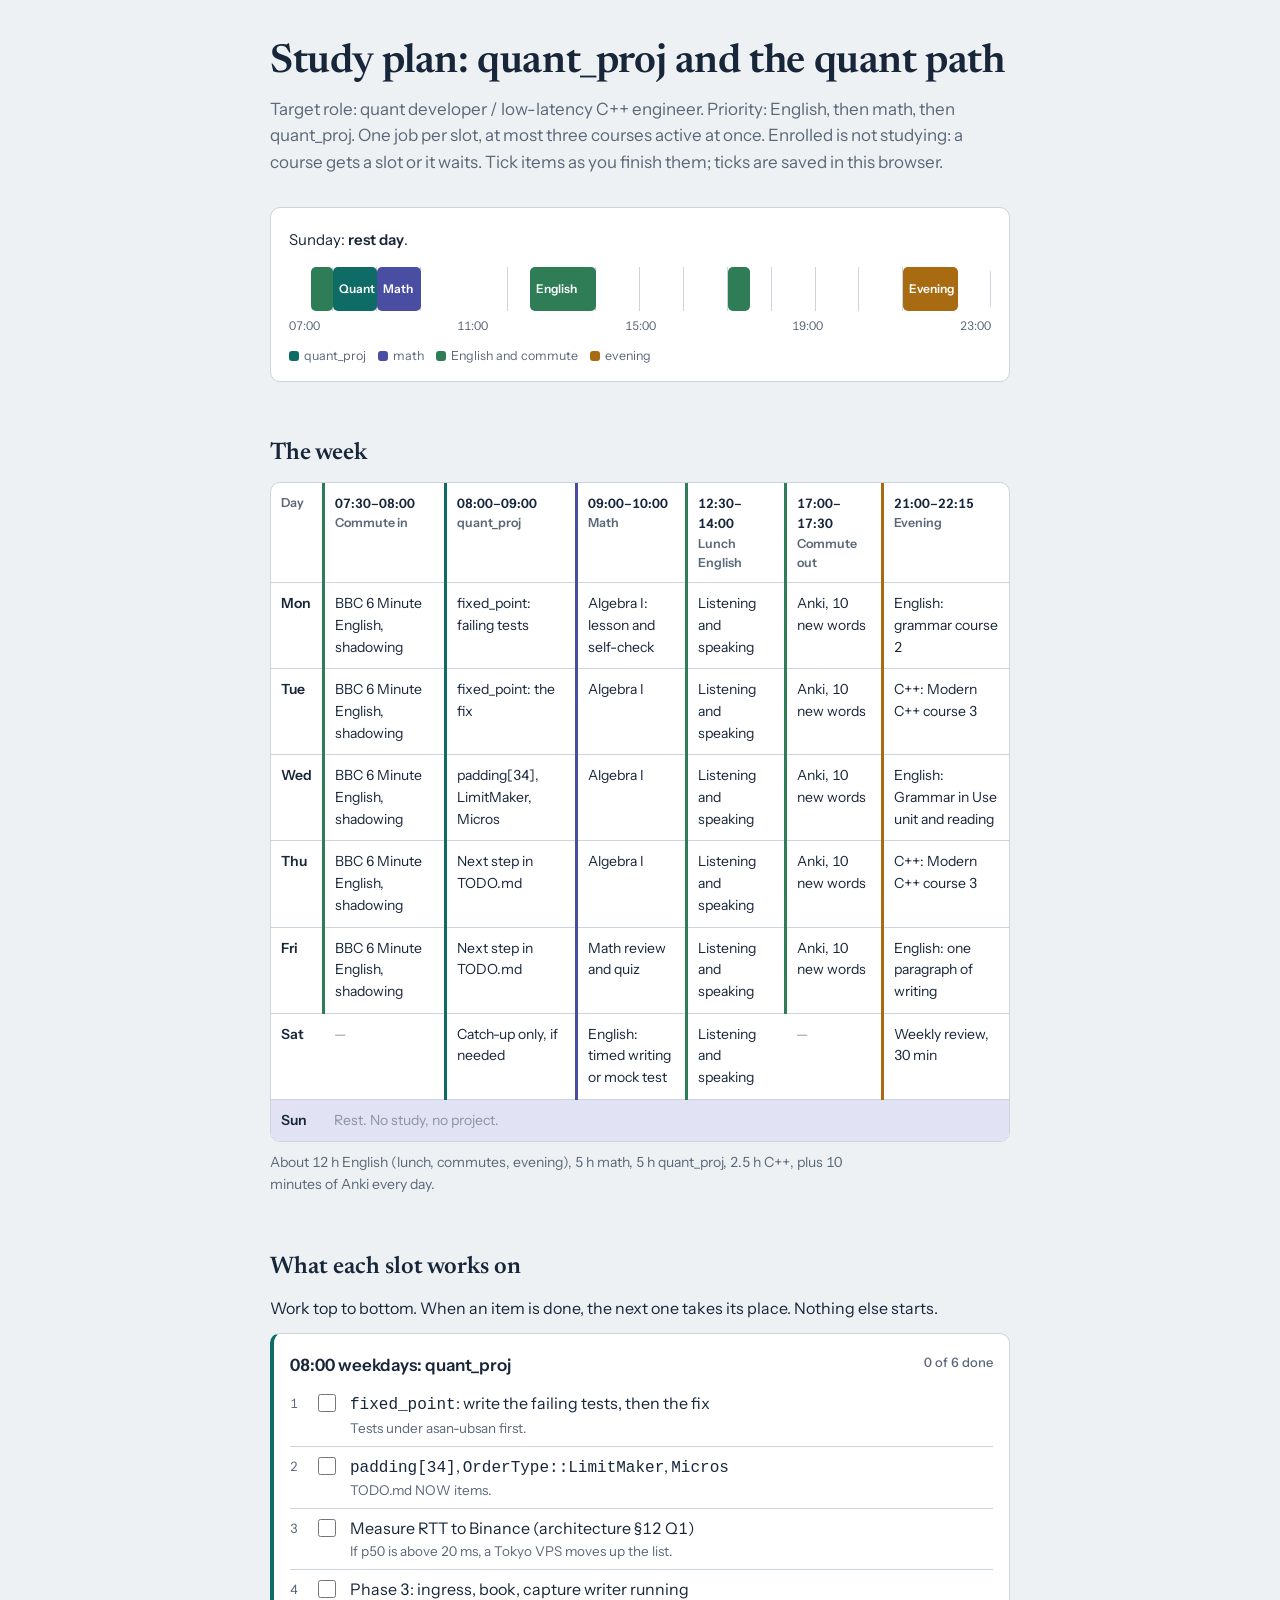
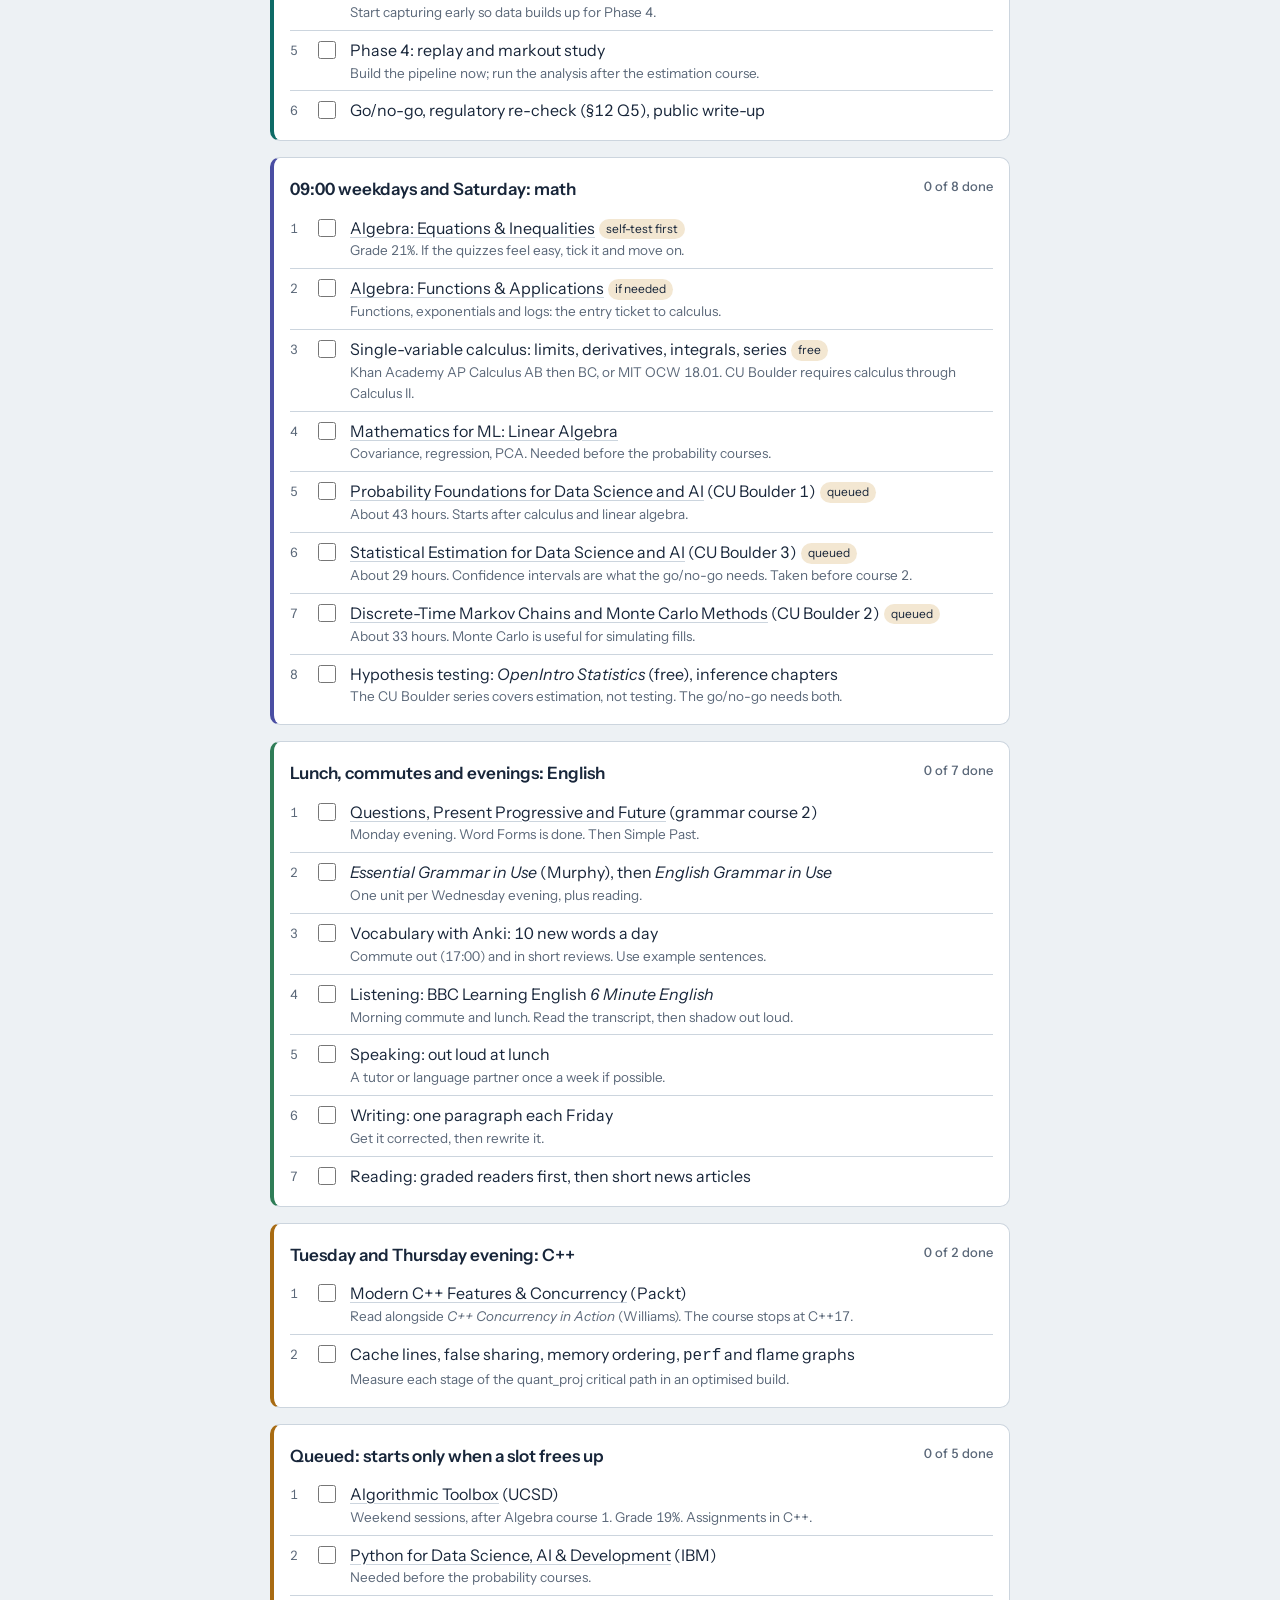
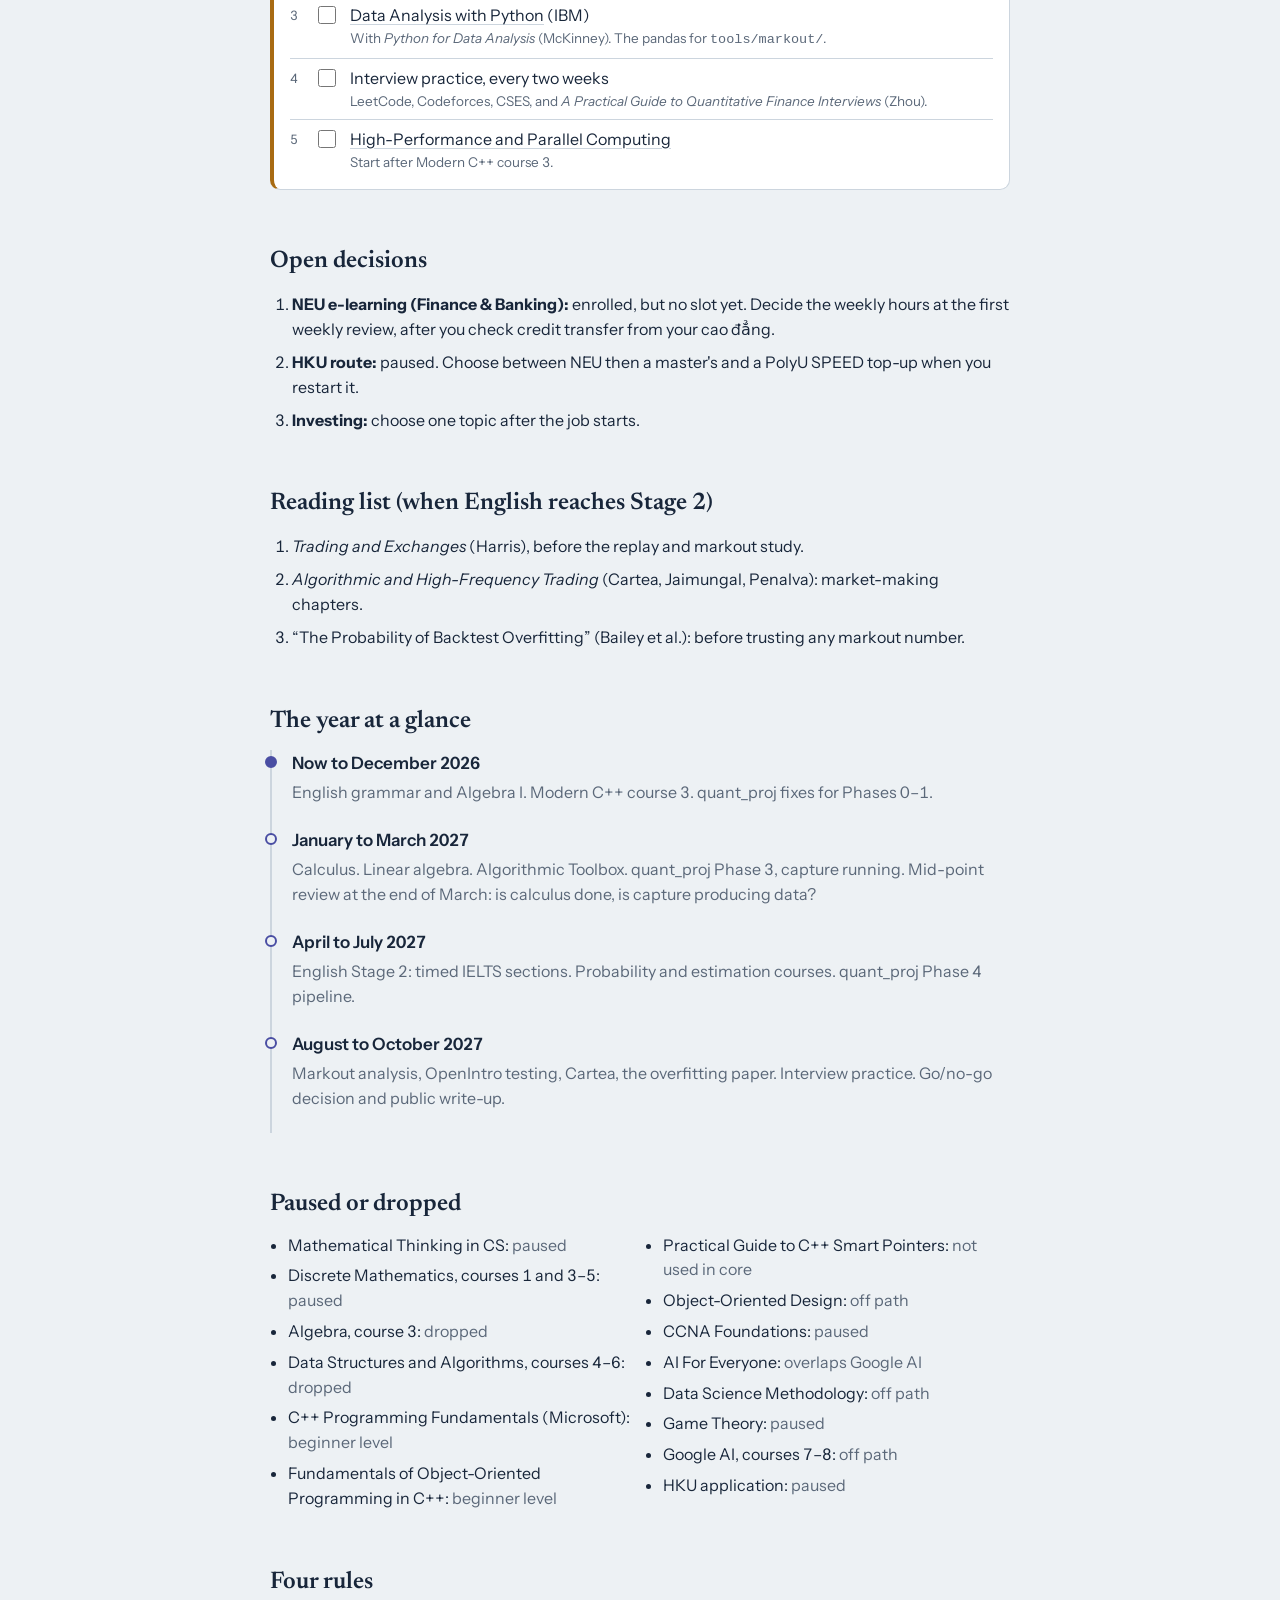
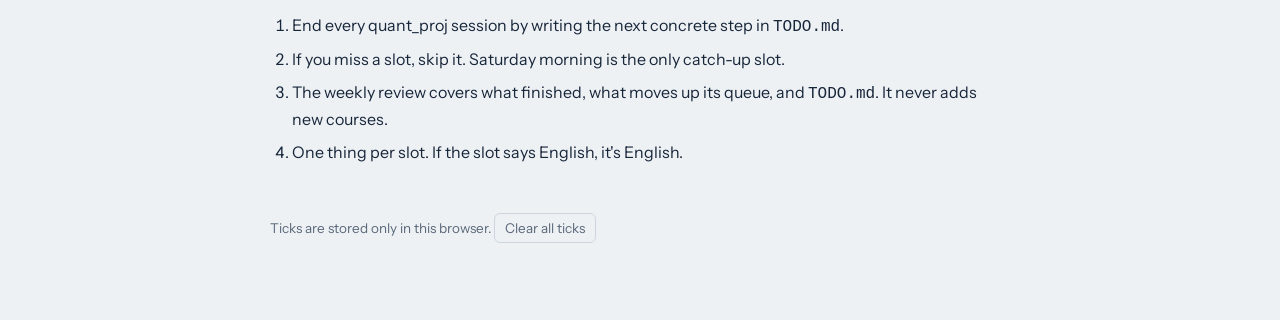
==== content/posts/plan_learning.html @ 389c9bae "updae" ====
<!DOCTYPE html>
<html lang="en">
<head>
<meta charset="utf-8">
<meta name="viewport" content="width=device-width, initial-scale=1, viewport-fit=cover">
<title>Study plan: quant_proj and the quant path</title>
<link rel="preconnect" href="https://fonts.googleapis.com">
<link rel="preconnect" href="https://fonts.gstatic.com" crossorigin>
<link href="https://fonts.googleapis.com/css2?family=Instrument+Sans:wght@400;500;600;700&family=Newsreader:opsz,wght@6..72,400;6..72,600&display=swap" rel="stylesheet">
<style>
:root{
  --bg:#EDF1F4; --surface:#FFFFFF; --ink:#18263A; --muted:#5B6879; --rule:#CCD5DE;
  --deep:#0E6B66; --math:#4A4EA3; --eng:#2F7D57; --eve:#A86B12; --rest:#8A94A3;
  --deep-soft:#D7ECEA; --math-soft:#E1E2F4; --eng-soft:#D9EEE2; --eve-soft:#F3E7D2;
  box-sizing:border-box;
  padding-top:env(safe-area-inset-top,0px);
  padding-bottom:env(safe-area-inset-bottom,0px);
}
@media (prefers-color-scheme:dark){
  :root:not([data-theme="light"]){
    --bg:#131A23; --surface:#1B2430; --ink:#E4EAF1; --muted:#9AA6B5; --rule:#2E3A48;
    --deep:#4FC2B9; --math:#9A9EF0; --eng:#6CC89A; --eve:#E2A64C; --rest:#6F7A89;
    --deep-soft:#173A39; --math-soft:#262850; --eng-soft:#173826; --eve-soft:#3A2E1A;
  }
}
:root[data-theme="dark"]{
  --bg:#131A23; --surface:#1B2430; --ink:#E4EAF1; --muted:#9AA6B5; --rule:#2E3A48;
  --deep:#4FC2B9; --math:#9A9EF0; --eng:#6CC89A; --eve:#E2A64C; --rest:#6F7A89;
  --deep-soft:#173A39; --math-soft:#262850; --eng-soft:#173826; --eve-soft:#3A2E1A;
}
*,*::before,*::after{box-sizing:border-box}
html{scroll-padding-top:env(safe-area-inset-top,0px)}
body{margin:0;background:var(--bg);color:var(--ink);
  font:400 16px/1.55 "Instrument Sans",system-ui,-apple-system,"Segoe UI",sans-serif;
  font-variant-numeric:tabular-nums}
main{max-width:780px;margin:0 auto;padding:40px 20px 72px}
h1{font:600 clamp(28px,5vw,40px)/1.15 "Newsreader",Georgia,serif;margin:0 0 10px;letter-spacing:-.01em}
h2{font:600 24px/1.25 "Newsreader",Georgia,serif;margin:56px 0 14px}
h3{font-size:17px;margin:28px 0 8px;font-weight:600}
p{margin:0 0 12px;max-width:68ch}
.lede{color:var(--muted);font-size:17px}
a{color:inherit;text-decoration-color:var(--rule);text-underline-offset:3px}
a:hover{text-decoration-color:currentColor}
:focus-visible{outline:2px solid var(--math);outline-offset:2px;border-radius:3px}

/* Day band */
.band{margin:32px 0 8px;background:var(--surface);border:1px solid var(--rule);border-radius:10px;padding:20px 18px 16px}
.now{font-size:15px;margin:0 0 16px;min-height:1.5em}
.now strong{font-weight:600}
.track{position:relative;height:44px;border-radius:6px;background:repeating-linear-gradient(90deg,transparent 0 calc(100%/16 - 1px),var(--rule) calc(100%/16 - 1px) calc(100%/16))}
.seg{position:absolute;top:0;bottom:0;border-radius:5px;display:flex;align-items:center;padding:0 6px;font-size:12px;font-weight:600;color:#fff;overflow:hidden;white-space:nowrap}
.seg.deep{background:var(--deep)} .seg.math{background:var(--math)} .seg.eng{background:var(--eng)} .seg.eve{background:var(--eve)}
.marker{position:absolute;top:-6px;bottom:-6px;width:2px;background:var(--ink);display:none}
.hours{display:flex;justify-content:space-between;font-size:12px;color:var(--muted);margin-top:6px}
.legend{display:flex;flex-wrap:wrap;gap:12px;font-size:12.5px;color:var(--muted);margin-top:10px}
.legend i{display:inline-block;width:10px;height:10px;border-radius:3px;margin-right:5px;vertical-align:-1px}

/* Week */
.scroll{overflow-x:auto;border:1px solid var(--rule);border-radius:10px;background:var(--surface)}
table{border-collapse:collapse;width:100%;min-width:700px;font-size:14px}
th,td{padding:10px 10px;text-align:left;border-bottom:1px solid var(--rule);vertical-align:top}
tr:last-child td{border-bottom:0}
thead th{font-weight:600;font-size:12.5px;color:var(--muted)}
thead th span{display:block;color:var(--ink);font-size:13px}
td.day{font-weight:600;width:52px}
.c-deep{border-left:3px solid var(--deep)} .c-math{border-left:3px solid var(--math)} .c-eng{border-left:3px solid var(--eng)} .c-eve{border-left:3px solid var(--eve)}
tr.today td{background:var(--math-soft)}
.restcell{color:var(--rest)}
.totals{color:var(--muted);font-size:14px;margin-top:10px}

/* Queues */
.queue{background:var(--surface);border:1px solid var(--rule);border-radius:10px;padding:6px 16px 10px;margin-bottom:16px}
.queue h3{margin:12px 0 2px;display:flex;justify-content:space-between;gap:12px;flex-wrap:wrap}
.queue h3 small{font-weight:500;color:var(--muted);font-size:13px}
.queue.deep{border-left:4px solid var(--deep)} .queue.math{border-left:4px solid var(--math)} .queue.eng{border-left:4px solid var(--eng)} .queue.eve{border-left:4px solid var(--eve)}
ol.items{list-style:none;counter-reset:q;padding:0;margin:6px 0 0}
ol.items li{counter-increment:q;display:grid;grid-template-columns:22px 26px 1fr;gap:6px;align-items:start;padding:7px 0;border-top:1px solid var(--rule)}
ol.items li:first-child{border-top:0}
ol.items li::before{content:counter(q);color:var(--muted);font-size:13px;padding-top:2px}
ol.items input{width:18px;height:18px;margin:3px 0 0;accent-color:var(--deep)}
ol.items li.done .t{text-decoration:line-through;color:var(--muted)}
.meta{display:block;color:var(--muted);font-size:13.5px}
.tag{display:inline-block;font-size:12px;padding:1px 7px;border-radius:999px;background:var(--eve-soft);margin-left:4px;vertical-align:1px}
.prog{font-size:13px;color:var(--muted)}

/* Timeline */
ol.time{list-style:none;padding:0;margin:0;border-left:2px solid var(--rule)}
ol.time li{position:relative;padding:0 0 22px 20px}
ol.time li::before{content:"";position:absolute;left:-7px;top:6px;width:12px;height:12px;border-radius:50%;background:var(--bg);border:2px solid var(--math)}
ol.time li.current::before{background:var(--math)}
ol.time h3{margin:0 0 4px}
ol.time p{color:var(--muted);margin:0}

.paused{columns:2 260px;column-gap:28px;padding-left:18px;margin:0}
.paused li{margin-bottom:6px;break-inside:avoid}
.paused .why{color:var(--muted)}
ol.rules{padding-left:22px} ol.rules li{margin-bottom:8px;max-width:68ch}
.foot{margin-top:48px;color:var(--muted);font-size:13.5px}
button.reset{font:inherit;font-size:13.5px;background:none;border:1px solid var(--rule);color:var(--muted);border-radius:6px;padding:4px 10px;cursor:pointer}
@media (prefers-reduced-motion:no-preference){ol.items li .t{transition:color .2s}}
</style>
</head>
<body>
<main>
<h1>Study plan: quant_proj and the quant path</h1>
<p class="lede">Target role: quant developer / low-latency C++ engineer. Priority: English, then math, then quant_proj. One job per slot, at most three courses active at once. Enrolled is not studying: a course gets a slot or it waits. Tick items as you finish them; ticks are saved in this browser.</p>

<section class="band" aria-label="Today's study slots">
  <p class="now" id="now">Loading today's plan…</p>
  <div class="track" id="track">
    <div class="seg eng" style="left:3.125%;width:3.125%"></div>
    <div class="seg deep" style="left:6.25%;width:6.25%">Quant</div>
    <div class="seg math" style="left:12.5%;width:6.25%">Math</div>
    <div class="seg eng" style="left:34.375%;width:9.375%">English</div>
    <div class="seg eng" style="left:62.5%;width:3.125%"></div>
    <div class="seg eve" style="left:87.5%;width:7.8125%">Evening</div>
    <div class="marker" id="marker"></div>
  </div>
  <div class="hours" aria-hidden="true"><span>07:00</span><span>11:00</span><span>15:00</span><span>19:00</span><span>23:00</span></div>
  <div class="legend" aria-hidden="true">
    <span><i style="background:var(--deep)"></i>quant_proj</span>
    <span><i style="background:var(--math)"></i>math</span>
    <span><i style="background:var(--eng)"></i>English and commute</span>
    <span><i style="background:var(--eve)"></i>evening</span>
  </div>
</section>

<h2>The week</h2>
<div class="scroll">
<table>
  <thead><tr>
    <th>Day</th>
    <th class="c-eng"><span>07:30–08:00</span>Commute in</th>
    <th class="c-deep"><span>08:00–09:00</span>quant_proj</th>
    <th class="c-math"><span>09:00–10:00</span>Math</th>
    <th class="c-eng"><span>12:30–14:00</span>Lunch English</th>
    <th class="c-eng"><span>17:00–17:30</span>Commute out</th>
    <th class="c-eve"><span>21:00–22:15</span>Evening</th>
  </tr></thead>
  <tbody id="week">
    <tr data-d="1"><td class="day">Mon</td><td class="c-eng">BBC 6 Minute English, shadowing</td><td class="c-deep">fixed_point: failing tests</td><td class="c-math">Algebra I: lesson and self-check</td><td class="c-eng">Listening and speaking</td><td class="c-eng">Anki, 10 new words</td><td class="c-eve">English: grammar course 2</td></tr>
    <tr data-d="2"><td class="day">Tue</td><td class="c-eng">BBC 6 Minute English, shadowing</td><td class="c-deep">fixed_point: the fix</td><td class="c-math">Algebra I</td><td class="c-eng">Listening and speaking</td><td class="c-eng">Anki, 10 new words</td><td class="c-eve">C++: Modern C++ course 3</td></tr>
    <tr data-d="3"><td class="day">Wed</td><td class="c-eng">BBC 6 Minute English, shadowing</td><td class="c-deep">padding[34], LimitMaker, Micros</td><td class="c-math">Algebra I</td><td class="c-eng">Listening and speaking</td><td class="c-eng">Anki, 10 new words</td><td class="c-eve">English: Grammar in Use unit and reading</td></tr>
    <tr data-d="4"><td class="day">Thu</td><td class="c-eng">BBC 6 Minute English, shadowing</td><td class="c-deep">Next step in TODO.md</td><td class="c-math">Algebra I</td><td class="c-eng">Listening and speaking</td><td class="c-eng">Anki, 10 new words</td><td class="c-eve">C++: Modern C++ course 3</td></tr>
    <tr data-d="5"><td class="day">Fri</td><td class="c-eng">BBC 6 Minute English, shadowing</td><td class="c-deep">Next step in TODO.md</td><td class="c-math">Math review and quiz</td><td class="c-eng">Listening and speaking</td><td class="c-eng">Anki, 10 new words</td><td class="c-eve">English: one paragraph of writing</td></tr>
    <tr data-d="6"><td class="day">Sat</td><td class="restcell">—</td><td class="c-deep">Catch-up only, if needed</td><td class="c-math">English: timed writing or mock test</td><td class="c-eng">Listening and speaking</td><td class="restcell">—</td><td class="c-eve">Weekly review, 30 min</td></tr>
    <tr data-d="0"><td class="day">Sun</td><td class="restcell" colspan="6">Rest. No study, no project.</td></tr>
  </tbody>
</table>
</div>
<p class="totals">About 12 h English (lunch, commutes, evening), 5 h math, 5 h quant_proj, 2.5 h C++, plus 10 minutes of Anki every day.</p>

<h2>What each slot works on</h2>
<p>Work top to bottom. When an item is done, the next one takes its place. Nothing else starts.</p>

<div class="queue deep">
  <h3>08:00 weekdays: quant_proj <small class="prog" data-prog="deep"></small></h3>
  <ol class="items" data-q="deep">
    <li><input type="checkbox" aria-label="Done"><span class="t"><code>fixed_point</code>: write the failing tests, then the fix<span class="meta">Tests under asan-ubsan first.</span></span></li>
    <li><input type="checkbox" aria-label="Done"><span class="t"><code>padding[34]</code>, <code>OrderType::LimitMaker</code>, <code>Micros</code><span class="meta">TODO.md NOW items.</span></span></li>
    <li><input type="checkbox" aria-label="Done"><span class="t">Measure RTT to Binance (architecture §12 Q1)<span class="meta">If p50 is above 20 ms, a Tokyo VPS moves up the list.</span></span></li>
    <li><input type="checkbox" aria-label="Done"><span class="t">Phase 3: ingress, book, capture writer running<span class="meta">Start capturing early so data builds up for Phase 4.</span></span></li>
    <li><input type="checkbox" aria-label="Done"><span class="t">Phase 4: replay and markout study<span class="meta">Build the pipeline now; run the analysis after the estimation course.</span></span></li>
    <li><input type="checkbox" aria-label="Done"><span class="t">Go/no-go, regulatory re-check (§12 Q5), public write-up</span></li>
  </ol>
</div>

<div class="queue math">
  <h3>09:00 weekdays and Saturday: math <small class="prog" data-prog="math"></small></h3>
  <ol class="items" data-q="math">
    <li><input type="checkbox" aria-label="Done"><span class="t"><a href="https://www.coursera.org/learn/algebra-i/home/welcome">Algebra: Equations &amp; Inequalities</a><span class="tag">self-test first</span><span class="meta">Grade 21%. If the quizzes feel easy, tick it and move on.</span></span></li>
    <li><input type="checkbox" aria-label="Done"><span class="t"><a href="https://www.coursera.org/learn/algebra-ii/home/welcome">Algebra: Functions &amp; Applications</a><span class="tag">if needed</span><span class="meta">Functions, exponentials and logs: the entry ticket to calculus.</span></span></li>
    <li><input type="checkbox" aria-label="Done"><span class="t">Single-variable calculus: limits, derivatives, integrals, series<span class="tag">free</span><span class="meta">Khan Academy AP Calculus AB then BC, or MIT OCW 18.01. CU Boulder requires calculus through Calculus II.</span></span></li>
    <li><input type="checkbox" aria-label="Done"><span class="t"><a href="https://www.coursera.org/learn/linear-algebra-machine-learning/home/welcome">Mathematics for ML: Linear Algebra</a><span class="meta">Covariance, regression, PCA. Needed before the probability courses.</span></span></li>
    <li><input type="checkbox" aria-label="Done"><span class="t"><a href="https://www.coursera.org/learn/probability-theory-foundation-for-data-science?specialization=foundations-probability-statistics">Probability Foundations for Data Science and AI</a> (CU Boulder 1)<span class="tag">queued</span><span class="meta">About 43 hours. Starts after calculus and linear algebra.</span></span></li>
    <li><input type="checkbox" aria-label="Done"><span class="t"><a href="https://www.coursera.org/learn/statistical-inference-for-estimation-in-data-science?specialization=foundations-probability-statistics">Statistical Estimation for Data Science and AI</a> (CU Boulder 3)<span class="tag">queued</span><span class="meta">About 29 hours. Confidence intervals are what the go/no-go needs. Taken before course 2.</span></span></li>
    <li><input type="checkbox" aria-label="Done"><span class="t"><a href="https://www.coursera.org/learn/discrete-time-markov-chains-monte-carlo-methods?specialization=foundations-probability-statistics">Discrete-Time Markov Chains and Monte Carlo Methods</a> (CU Boulder 2)<span class="tag">queued</span><span class="meta">About 33 hours. Monte Carlo is useful for simulating fills.</span></span></li>
    <li><input type="checkbox" aria-label="Done"><span class="t">Hypothesis testing: <em>OpenIntro Statistics</em> (free), inference chapters<span class="meta">The CU Boulder series covers estimation, not testing. The go/no-go needs both.</span></span></li>
  </ol>
</div>

<div class="queue eng">
  <h3>Lunch, commutes and evenings: English <small class="prog" data-prog="eng"></small></h3>
  <ol class="items" data-q="eng">
    <li><input type="checkbox" aria-label="Done"><span class="t"><a href="https://www.coursera.org/learn/questions-present-progressive-future-tenses/home/welcome">Questions, Present Progressive and Future</a> (grammar course 2)<span class="meta">Monday evening. Word Forms is done. Then Simple Past.</span></span></li>
    <li><input type="checkbox" aria-label="Done"><span class="t"><em>Essential Grammar in Use</em> (Murphy), then <em>English Grammar in Use</em><span class="meta">One unit per Wednesday evening, plus reading.</span></span></li>
    <li><input type="checkbox" aria-label="Done"><span class="t">Vocabulary with Anki: 10 new words a day<span class="meta">Commute out (17:00) and in short reviews. Use example sentences.</span></span></li>
    <li><input type="checkbox" aria-label="Done"><span class="t">Listening: BBC Learning English <em>6 Minute English</em><span class="meta">Morning commute and lunch. Read the transcript, then shadow out loud.</span></span></li>
    <li><input type="checkbox" aria-label="Done"><span class="t">Speaking: out loud at lunch<span class="meta">A tutor or language partner once a week if possible.</span></span></li>
    <li><input type="checkbox" aria-label="Done"><span class="t">Writing: one paragraph each Friday<span class="meta">Get it corrected, then rewrite it.</span></span></li>
    <li><input type="checkbox" aria-label="Done"><span class="t">Reading: graded readers first, then short news articles</span></li>
  </ol>
</div>

<div class="queue eve">
  <h3>Tuesday and Thursday evening: C++ <small class="prog" data-prog="cpp"></small></h3>
  <ol class="items" data-q="cpp">
    <li><input type="checkbox" aria-label="Done"><span class="t"><a href="https://www.coursera.org/learn/packt-modern-cplusplus-features-concurrency-djj1a/home/welcome">Modern C++ Features &amp; Concurrency</a> (Packt)<span class="meta">Read alongside <em>C++ Concurrency in Action</em> (Williams). The course stops at C++17.</span></span></li>
    <li><input type="checkbox" aria-label="Done"><span class="t">Cache lines, false sharing, memory ordering, <code>perf</code> and flame graphs<span class="meta">Measure each stage of the quant_proj critical path in an optimised build.</span></span></li>
  </ol>
</div>

<div class="queue eve">
  <h3>Queued: starts only when a slot frees up <small class="prog" data-prog="queue"></small></h3>
  <ol class="items" data-q="queue">
    <li><input type="checkbox" aria-label="Done"><span class="t"><a href="https://www.coursera.org/learn/algorithmic-toolbox/home/welcome">Algorithmic Toolbox</a> (UCSD)<span class="meta">Weekend sessions, after Algebra course 1. Grade 19%. Assignments in C++.</span></span></li>
    <li><input type="checkbox" aria-label="Done"><span class="t"><a href="https://www.coursera.org/learn/python-for-applied-data-science-ai/home/welcome">Python for Data Science, AI &amp; Development</a> (IBM)<span class="meta">Needed before the probability courses.</span></span></li>
    <li><input type="checkbox" aria-label="Done"><span class="t"><a href="https://www.coursera.org/learn/data-analysis-with-python/home/welcome">Data Analysis with Python</a> (IBM)<span class="meta">With <em>Python for Data Analysis</em> (McKinney). The pandas for <code>tools/markout/</code>.</span></span></li>
    <li><input type="checkbox" aria-label="Done"><span class="t">Interview practice, every two weeks<span class="meta">LeetCode, Codeforces, CSES, and <em>A Practical Guide to Quantitative Finance Interviews</em> (Zhou).</span></span></li>
    <li><input type="checkbox" aria-label="Done"><span class="t"><a href="https://www.coursera.org/specializations/high-performance-parallel-computing">High-Performance and Parallel Computing</a><span class="meta">Start after Modern C++ course 3.</span></span></li>
  </ol>
</div>

<h2>Open decisions</h2>
<ol class="rules">
  <li><strong>NEU e-learning (Finance &amp; Banking):</strong> enrolled, but no slot yet. Decide the weekly hours at the first weekly review, after you check credit transfer from your cao đẳng.</li>
  <li><strong>HKU route:</strong> paused. Choose between NEU then a master's and a PolyU SPEED top-up when you restart it.</li>
  <li><strong>Investing:</strong> choose one topic after the job starts.</li>
</ol>

<h2>Reading list (when English reaches Stage 2)</h2>
<ol class="rules">
  <li><em>Trading and Exchanges</em> (Harris), before the replay and markout study.</li>
  <li><em>Algorithmic and High-Frequency Trading</em> (Cartea, Jaimungal, Penalva): market-making chapters.</li>
  <li>“The Probability of Backtest Overfitting” (Bailey et al.): before trusting any markout number.</li>
</ol>

<h2>The year at a glance</h2>
<ol class="time">
  <li class="current"><h3>Now to December 2026</h3><p>English grammar and Algebra I. Modern C++ course 3. quant_proj fixes for Phases 0–1.</p></li>
  <li><h3>January to March 2027</h3><p>Calculus. Linear algebra. Algorithmic Toolbox. quant_proj Phase 3, capture running. Mid-point review at the end of March: is calculus done, is capture producing data?</p></li>
  <li><h3>April to July 2027</h3><p>English Stage 2: timed IELTS sections. Probability and estimation courses. quant_proj Phase 4 pipeline.</p></li>
  <li><h3>August to October 2027</h3><p>Markout analysis, OpenIntro testing, Cartea, the overfitting paper. Interview practice. Go/no-go decision and public write-up.</p></li>
</ol>

<h2>Paused or dropped</h2>
<ul class="paused">
  <li>Mathematical Thinking in CS: <span class="why">paused</span></li>
  <li>Discrete Mathematics, courses 1 and 3–5: <span class="why">paused</span></li>
  <li>Algebra, course 3: <span class="why">dropped</span></li>
  <li>Data Structures and Algorithms, courses 4–6: <span class="why">dropped</span></li>
  <li>C++ Programming Fundamentals (Microsoft): <span class="why">beginner level</span></li>
  <li>Fundamentals of Object-Oriented Programming in C++: <span class="why">beginner level</span></li>
  <li>Practical Guide to C++ Smart Pointers: <span class="why">not used in core</span></li>
  <li>Object-Oriented Design: <span class="why">off path</span></li>
  <li>CCNA Foundations: <span class="why">paused</span></li>
  <li>AI For Everyone: <span class="why">overlaps Google AI</span></li>
  <li>Data Science Methodology: <span class="why">off path</span></li>
  <li>Game Theory: <span class="why">paused</span></li>
  <li>Google AI, courses 7–8: <span class="why">off path</span></li>
  <li>HKU application: <span class="why">paused</span></li>
</ul>

<h2>Four rules</h2>
<ol class="rules">
  <li>End every quant_proj session by writing the next concrete step in <code>TODO.md</code>.</li>
  <li>If you miss a slot, skip it. Saturday morning is the only catch-up slot.</li>
  <li>The weekly review covers what finished, what moves up its queue, and <code>TODO.md</code>. It never adds new courses.</li>
  <li>One thing per slot. If the slot says English, it's English.</li>
</ol>

<p class="foot">Ticks are stored only in this browser. <button class="reset" id="reset" type="button">Clear all ticks</button></p>
</main>

<script>
(function(){
  var KEY="quant-plan-v3";
  var state={}, progs=[];
  try{state=JSON.parse(localStorage.getItem(KEY)||"{}")||{};}catch(e){state={};}
  function save(){try{localStorage.setItem(KEY,JSON.stringify(state));}catch(e){}}

  document.querySelectorAll("ol.items").forEach(function(ol){
    var q=ol.getAttribute("data-q");
    var items=ol.querySelectorAll("li");
    function prog(){
      var n=0; items.forEach(function(li){if(li.classList.contains("done"))n++;});
      var el=document.querySelector('[data-prog="'+q+'"]');
      if(el) el.textContent=n+" of "+items.length+" done";
    }
    items.forEach(function(li,i){
      var id=q+"-"+i, cb=li.querySelector("input");
      if(state[id]){cb.checked=true;li.classList.add("done");}
      cb.addEventListener("change",function(){
        state[id]=cb.checked; li.classList.toggle("done",cb.checked); save(); prog();
      });
    });
    prog(); progs.push(prog);
  });

  document.getElementById("reset").addEventListener("click",function(){
    state={}; try{localStorage.removeItem(KEY);}catch(e){}
    document.querySelectorAll("ol.items li").forEach(function(li){li.classList.remove("done");li.querySelector("input").checked=false;});
    progs.forEach(function(f){f();});
  });

  // Slot order: 0 commute in, 1 quant_proj, 2 math, 3 lunch English, 4 commute out, 5 evening
  var plan={
    1:["BBC 6 Minute English","quant_proj: fixed_point tests","Algebra I","Listening and speaking","Anki, 10 new words","English: grammar course 2"],
    2:["BBC 6 Minute English","quant_proj: fixed_point fix","Algebra I","Listening and speaking","Anki, 10 new words","C++: Modern C++ course 3"],
    3:["BBC 6 Minute English","quant_proj: padding, LimitMaker, Micros","Algebra I","Listening and speaking","Anki, 10 new words","English: Grammar in Use and reading"],
    4:["BBC 6 Minute English","quant_proj: next TODO.md step","Algebra I","Listening and speaking","Anki, 10 new words","C++: Modern C++ course 3"],
    5:["BBC 6 Minute English","quant_proj: next TODO.md step","Math review and quiz","Listening and speaking","Anki, 10 new words","English: one paragraph of writing"],
    6:[null,"quant_proj catch-up, if needed","English: timed writing or mock test","Listening and speaking",null,"Weekly review, 30 min"],
    0:[null,null,null,null,null,null]
  };
  var slots=[
    {s:7*60+30,e:8*60,n:"07:30"},
    {s:8*60,e:9*60,n:"08:00"},
    {s:9*60,e:10*60,n:"09:00"},
    {s:12*60+30,e:14*60,n:"12:30"},
    {s:17*60,e:17*60+30,n:"17:00"},
    {s:21*60,e:22*60+15,n:"21:00"}
  ];
  function hhmm(t){return String(Math.floor(t/60)).padStart(2,"0")+":"+String(t%60).padStart(2,"0");}
  function tick(){
    var d=new Date(), wd=d.getDay(), m=d.getHours()*60+d.getMinutes();
    var row=document.querySelector('#week tr[data-d="'+wd+'"]');
    document.querySelectorAll("#week tr").forEach(function(r){r.classList.remove("today");});
    if(row) row.classList.add("today");
    var now=document.getElementById("now"), p=plan[wd], msg;
    if(wd===0){msg="Sunday: <strong>rest day</strong>.";}
    else{
      var cur=-1,next=-1;
      for(var i=0;i<6;i++){
        if(m>=slots[i].s&&m<slots[i].e&&p[i]) cur=i;
        if(next<0&&m<slots[i].s&&p[i]) next=i;
      }
      if(cur>=0) msg="Now: <strong>"+p[cur]+"</strong>, until "+hhmm(slots[cur].e)+".";
      else if(next>=0) msg="Next: <strong>"+p[next]+"</strong> at "+slots[next].n+".";
      else msg="Done for today. Tomorrow starts at 07:30.";
    }
    now.innerHTML=msg;
    var mk=document.getElementById("marker"), lo=7*60, hi=23*60;
    if(m>=lo&&m<=hi){mk.style.left=((m-lo)/(hi-lo)*100)+"%";mk.style.display="block";}else mk.style.display="none";
  }
  tick(); setInterval(tick,60000);
})();
</script>
</body>
</html>
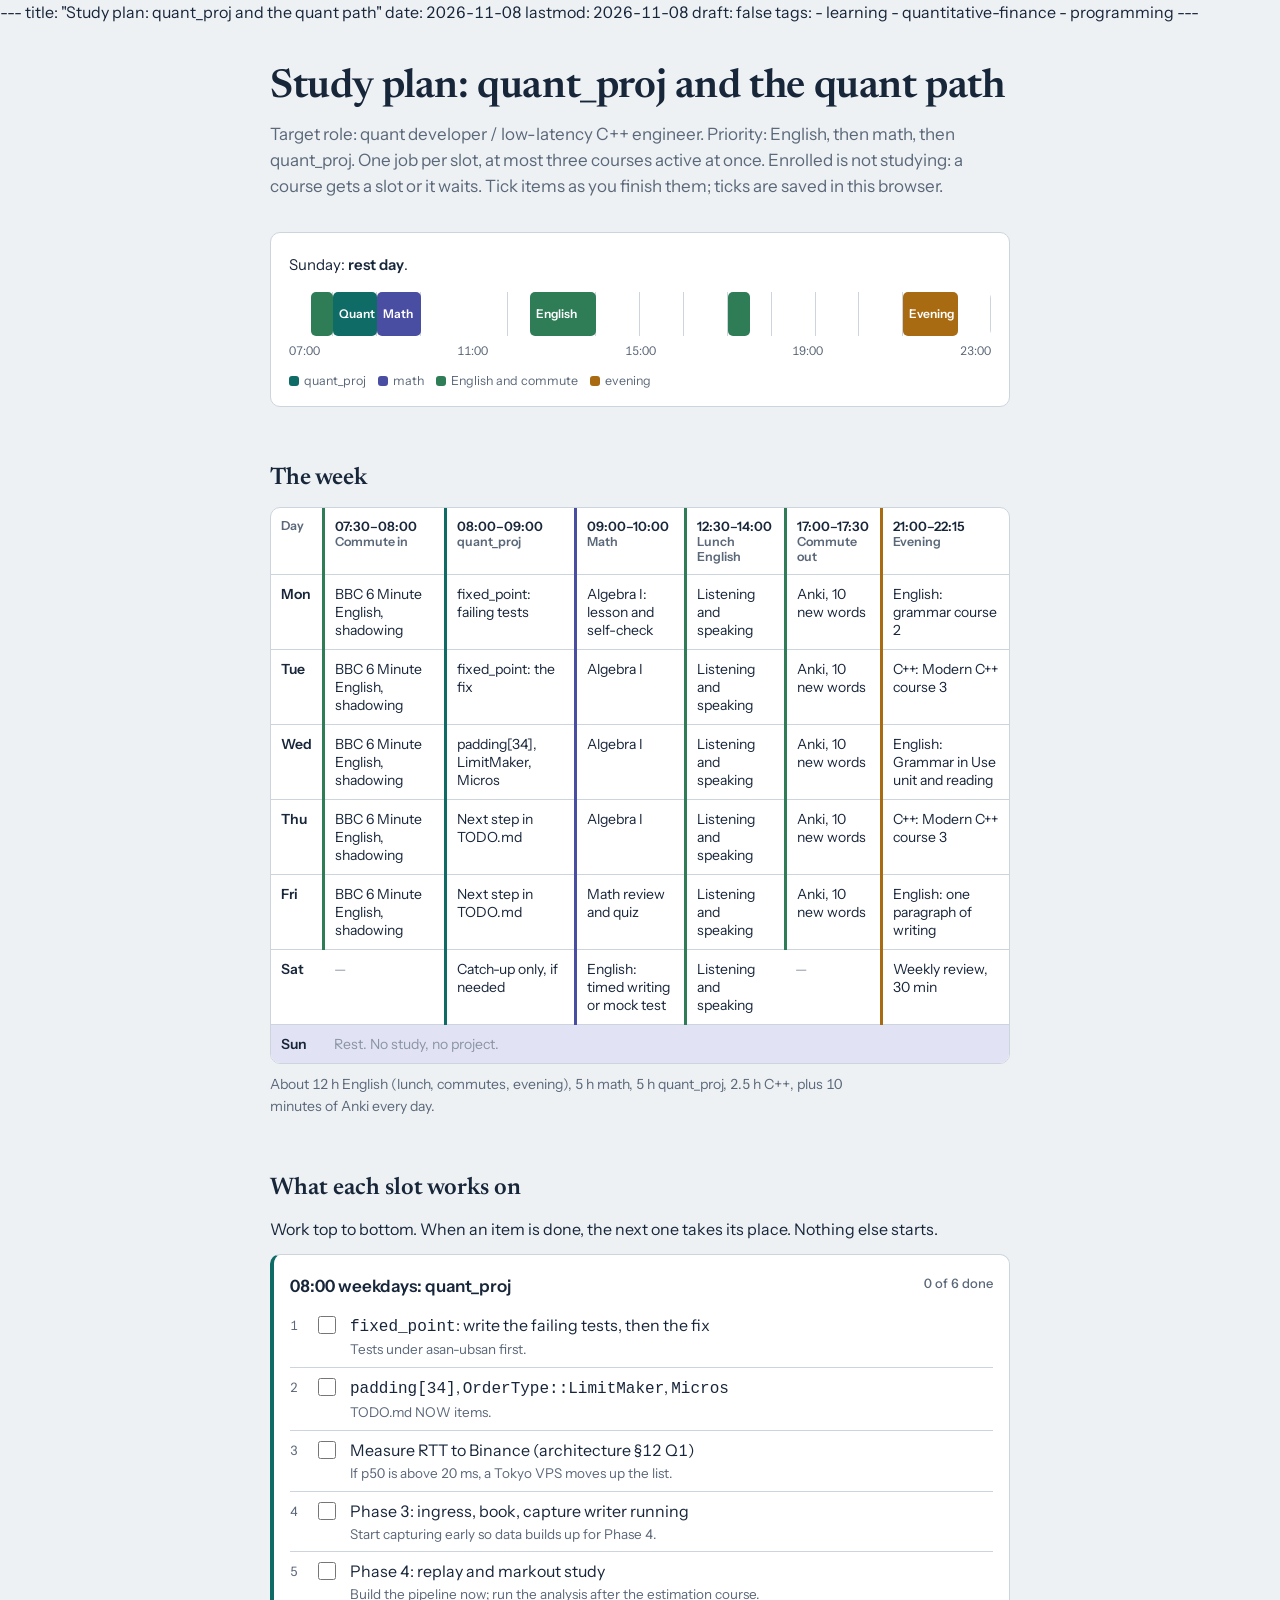
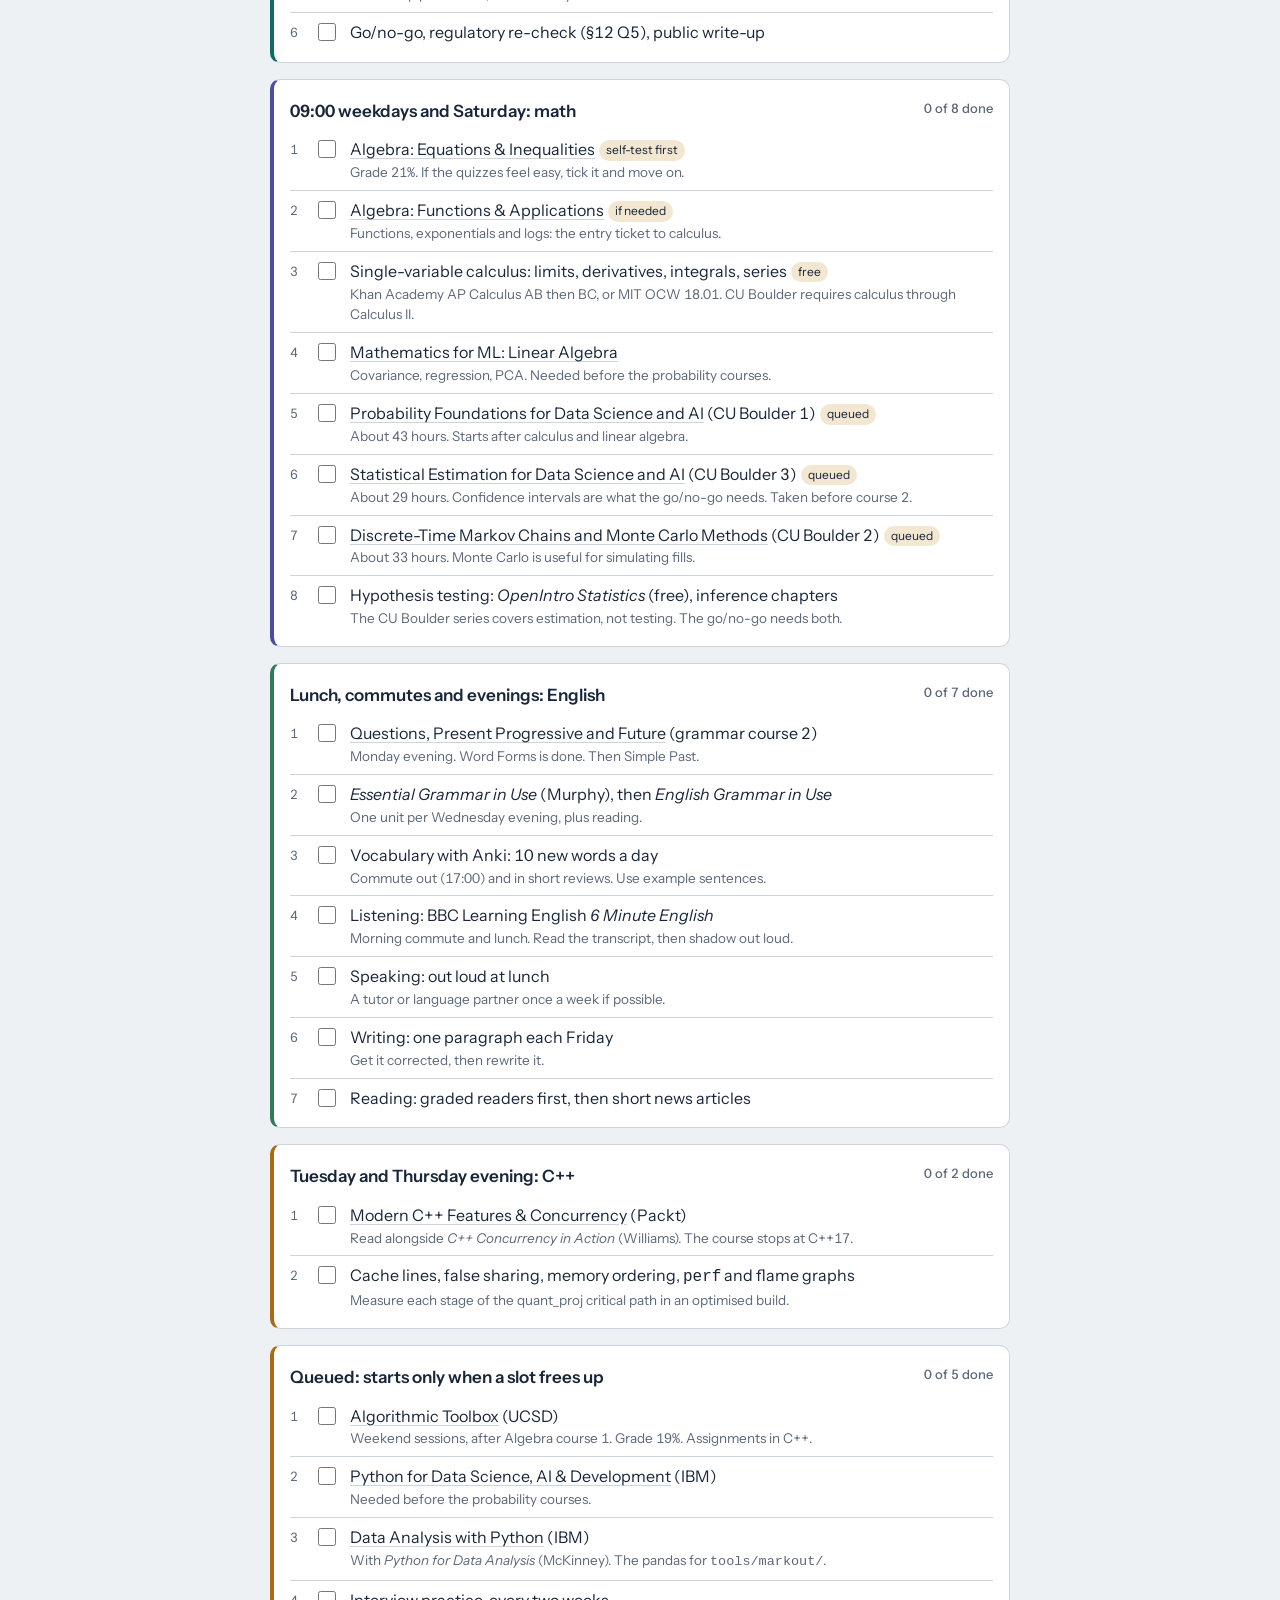
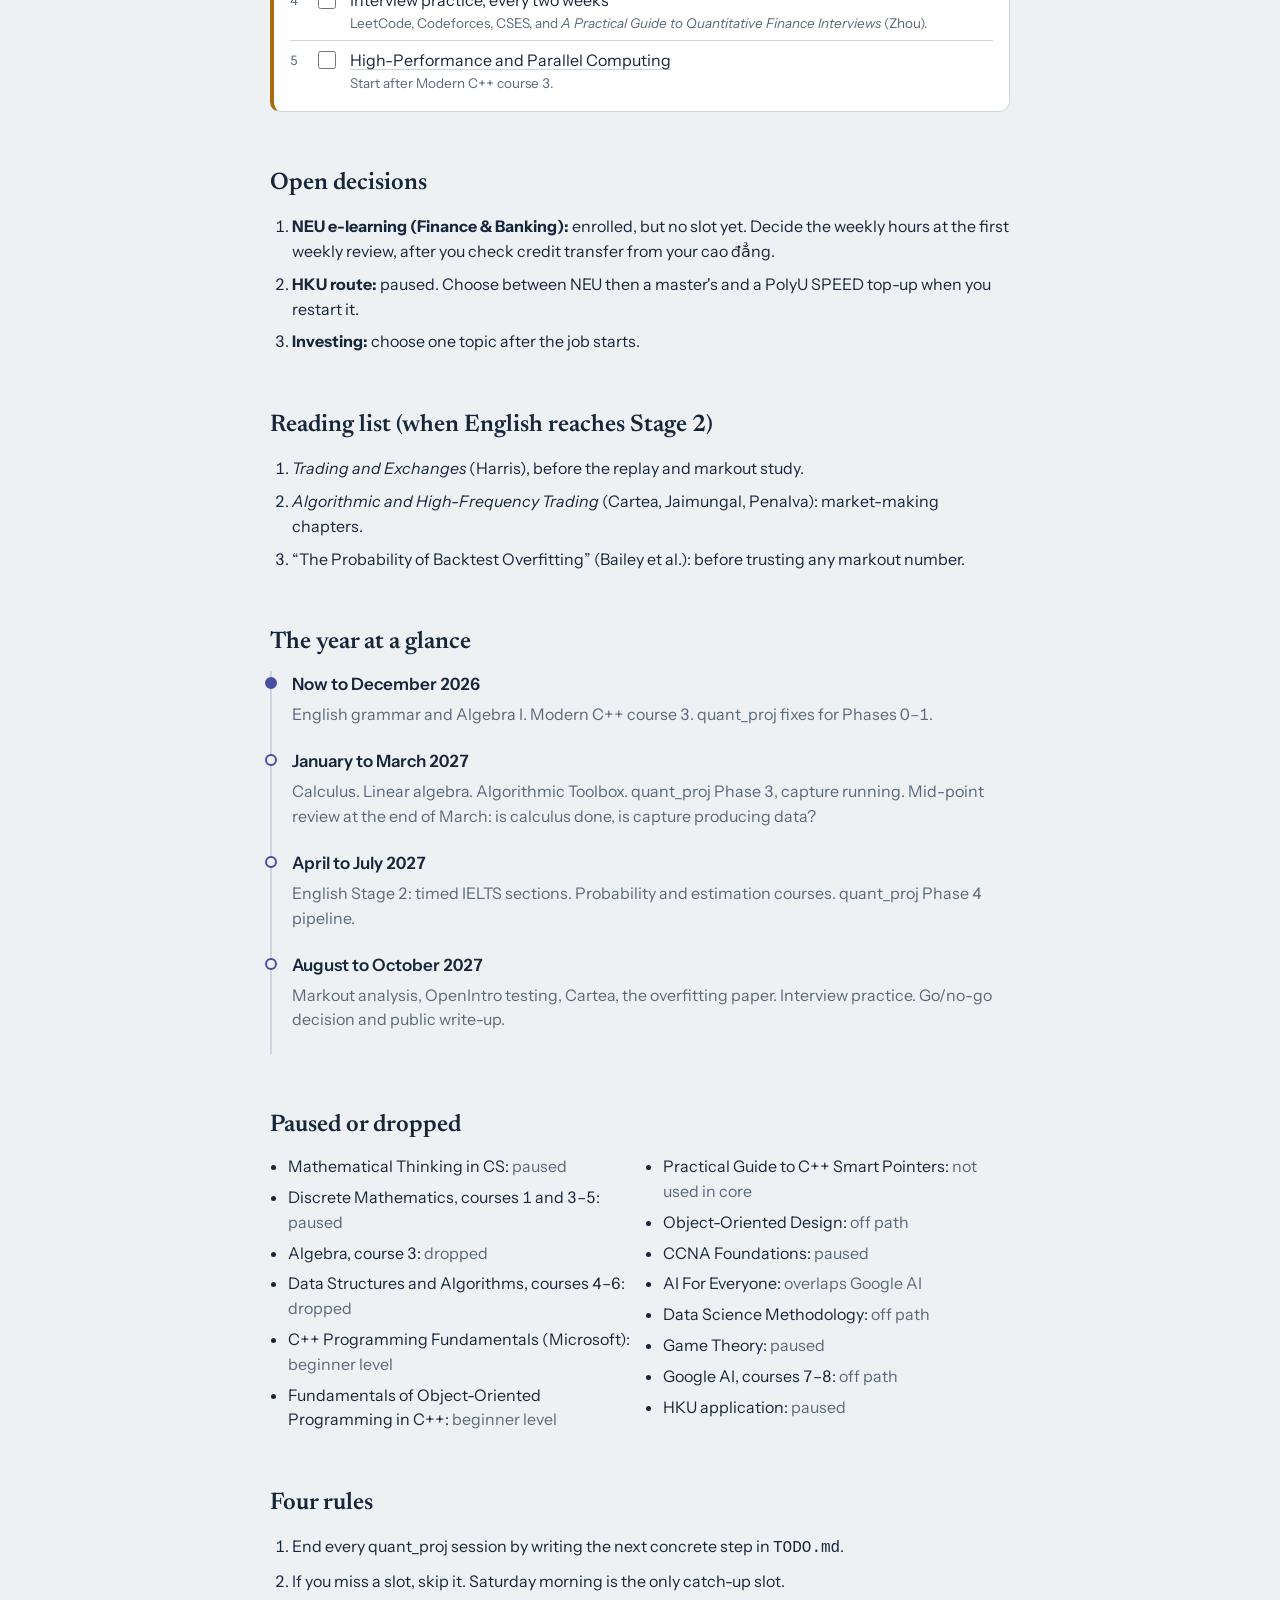
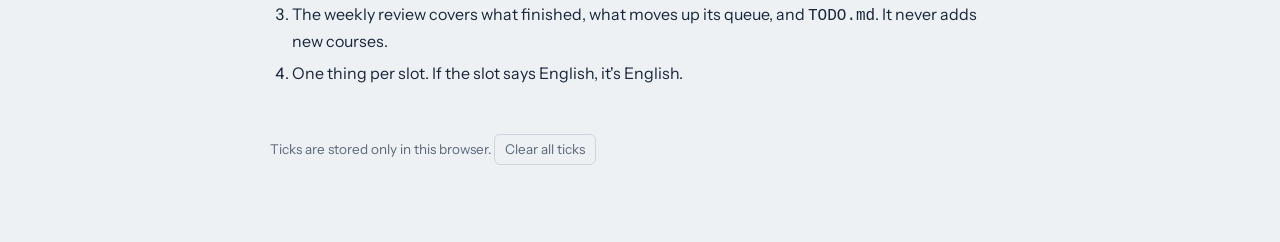
==== commit 6eb74ec7: "Fix Hugo HTML content security configuration" ====
--- a/content/posts/plan_learning.html
+++ b/content/posts/plan_learning.html
@@ -1,3 +1,16 @@
+---
+title: "Study plan: quant_proj and the quant path"
+date: 2026-11-08
+lastmod: 2026-11-08
+draft: false
+tags:
+  - learning
+  - quantitative-finance
+  - programming
+---
+
+
+
 <!DOCTYPE html>
 <html lang="en">
 <head>
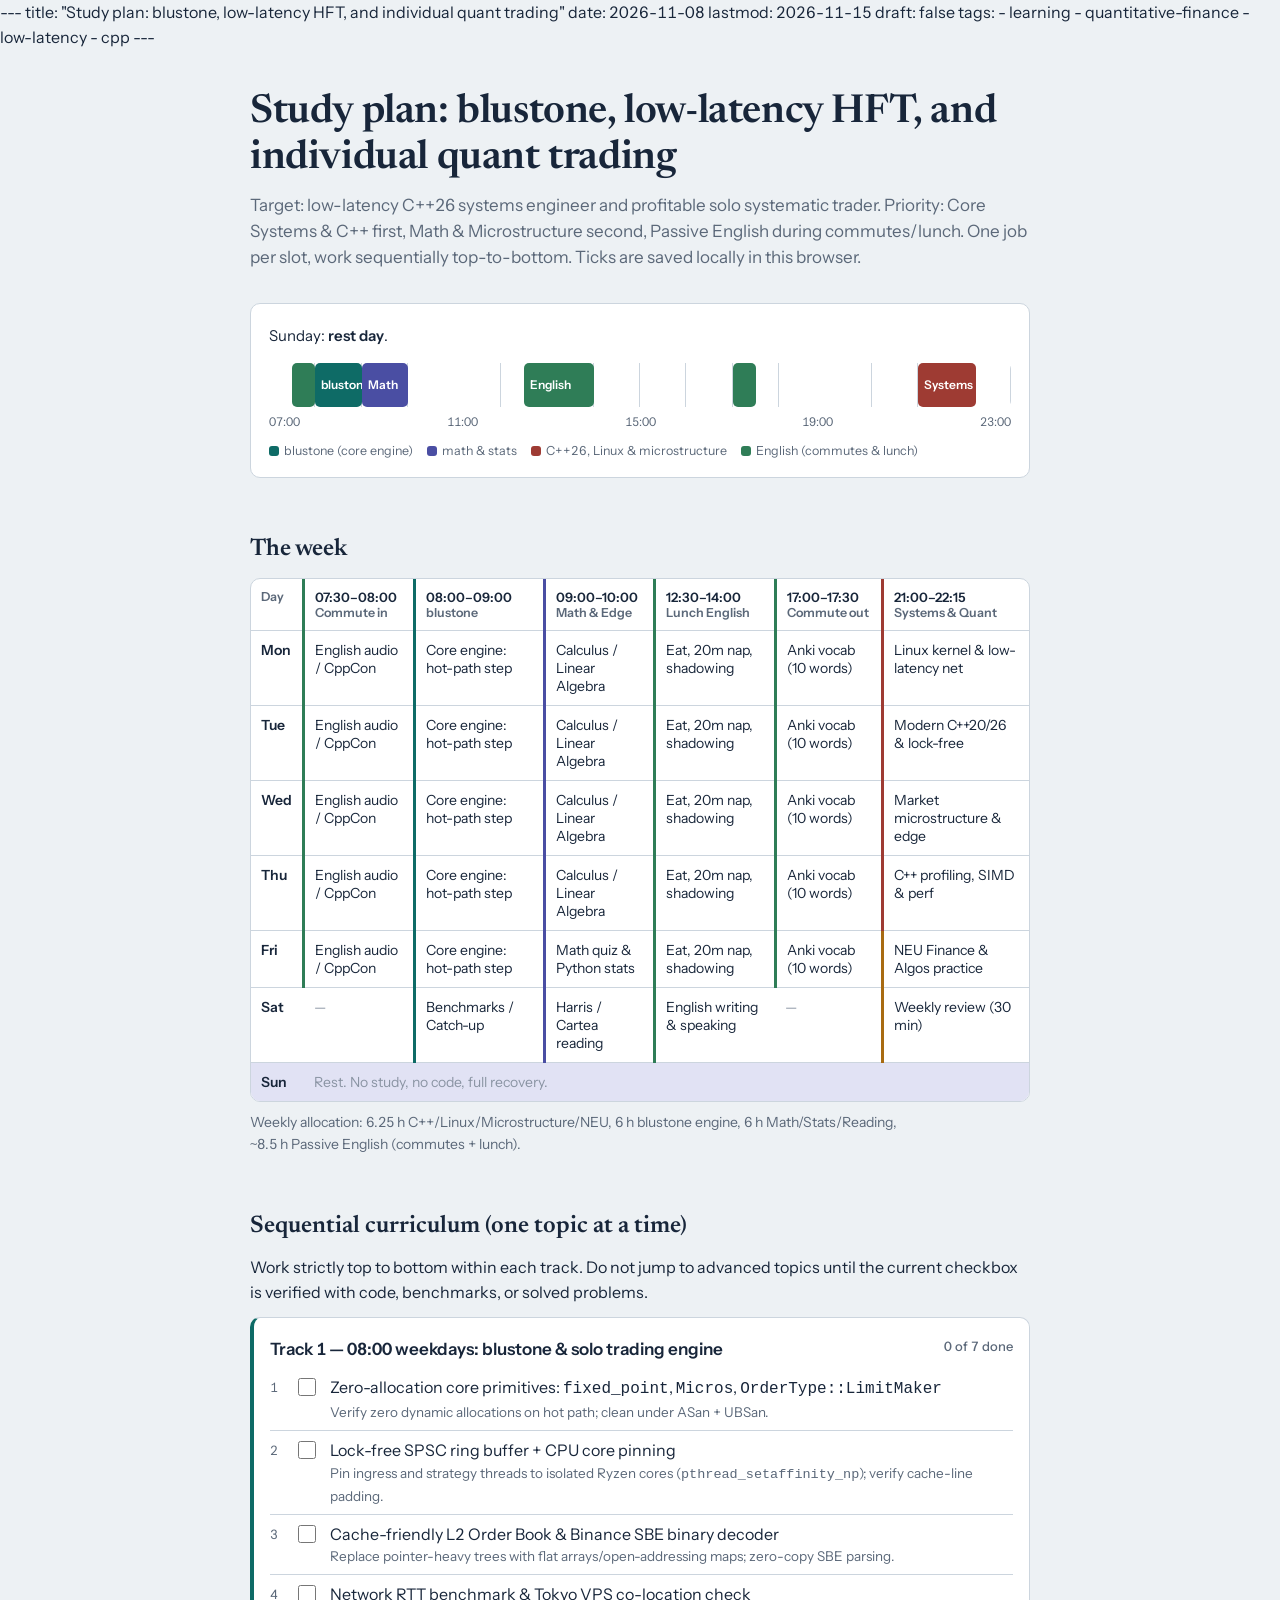
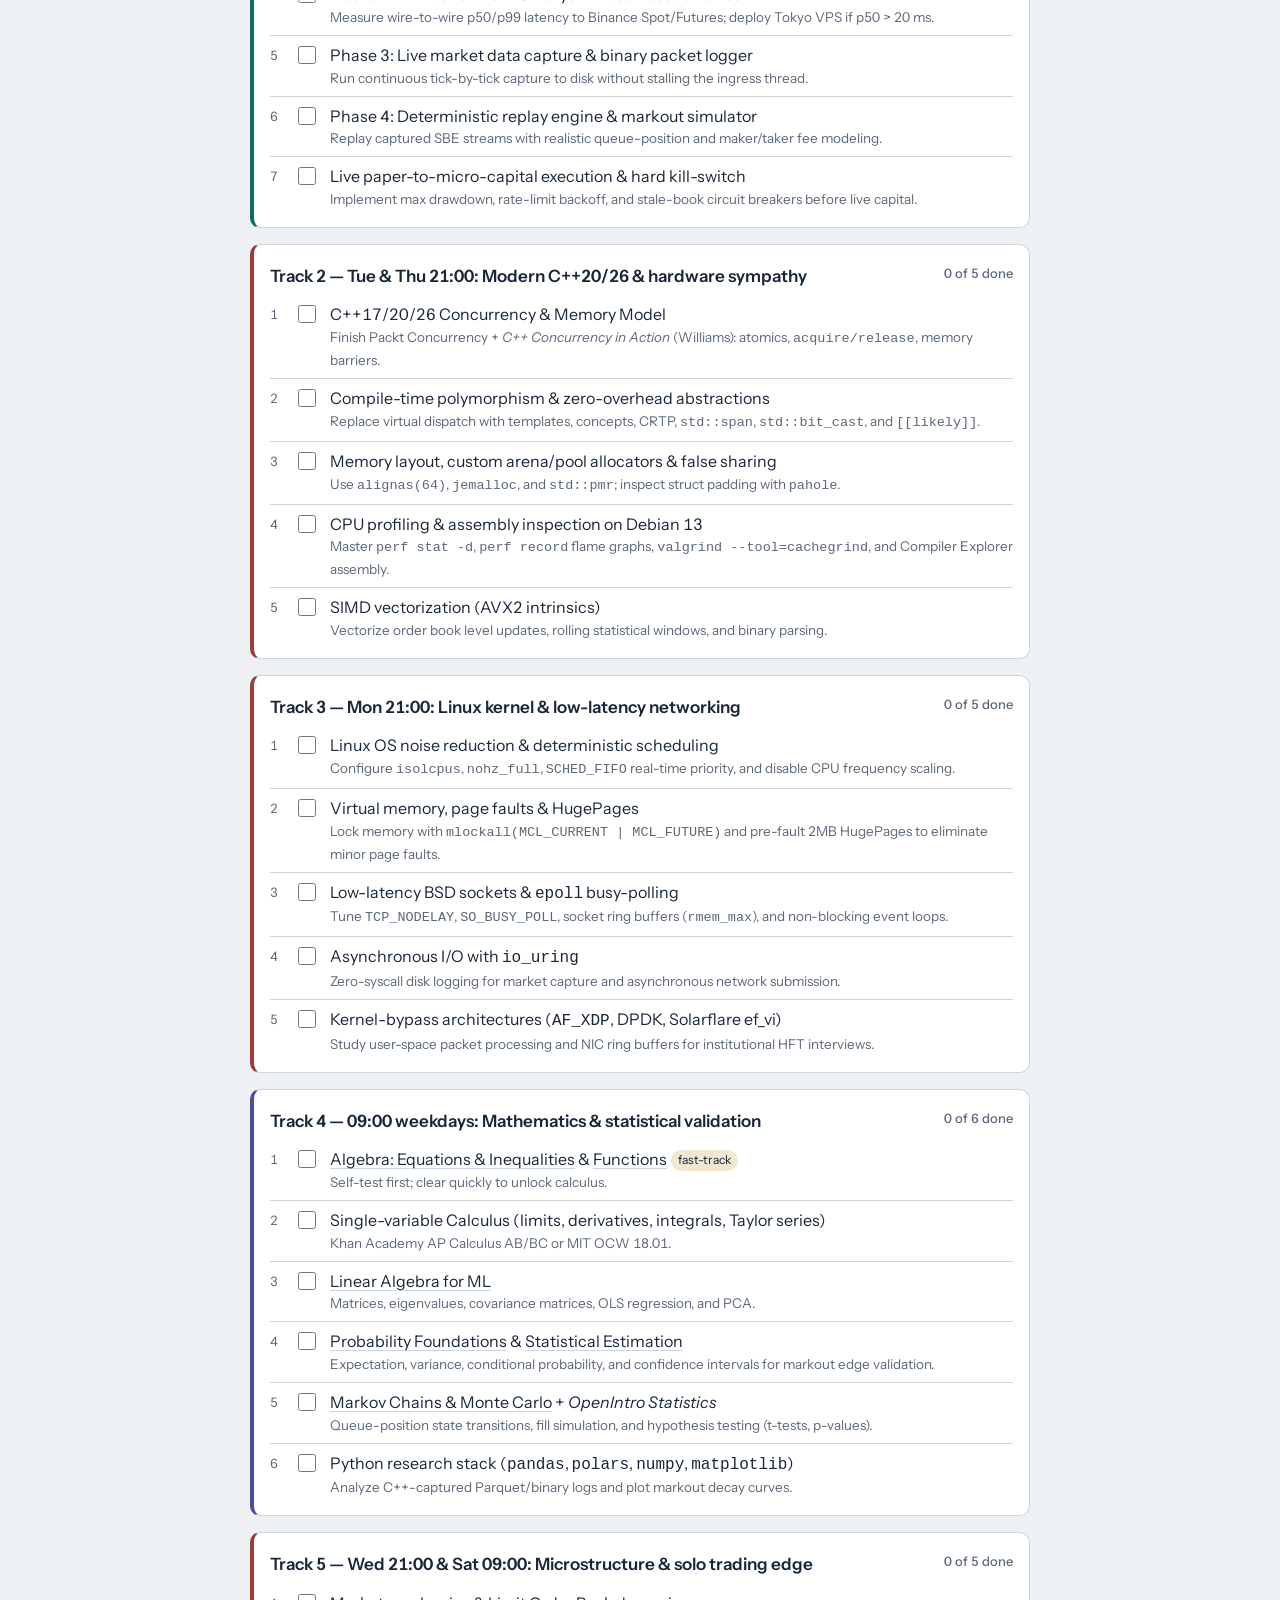
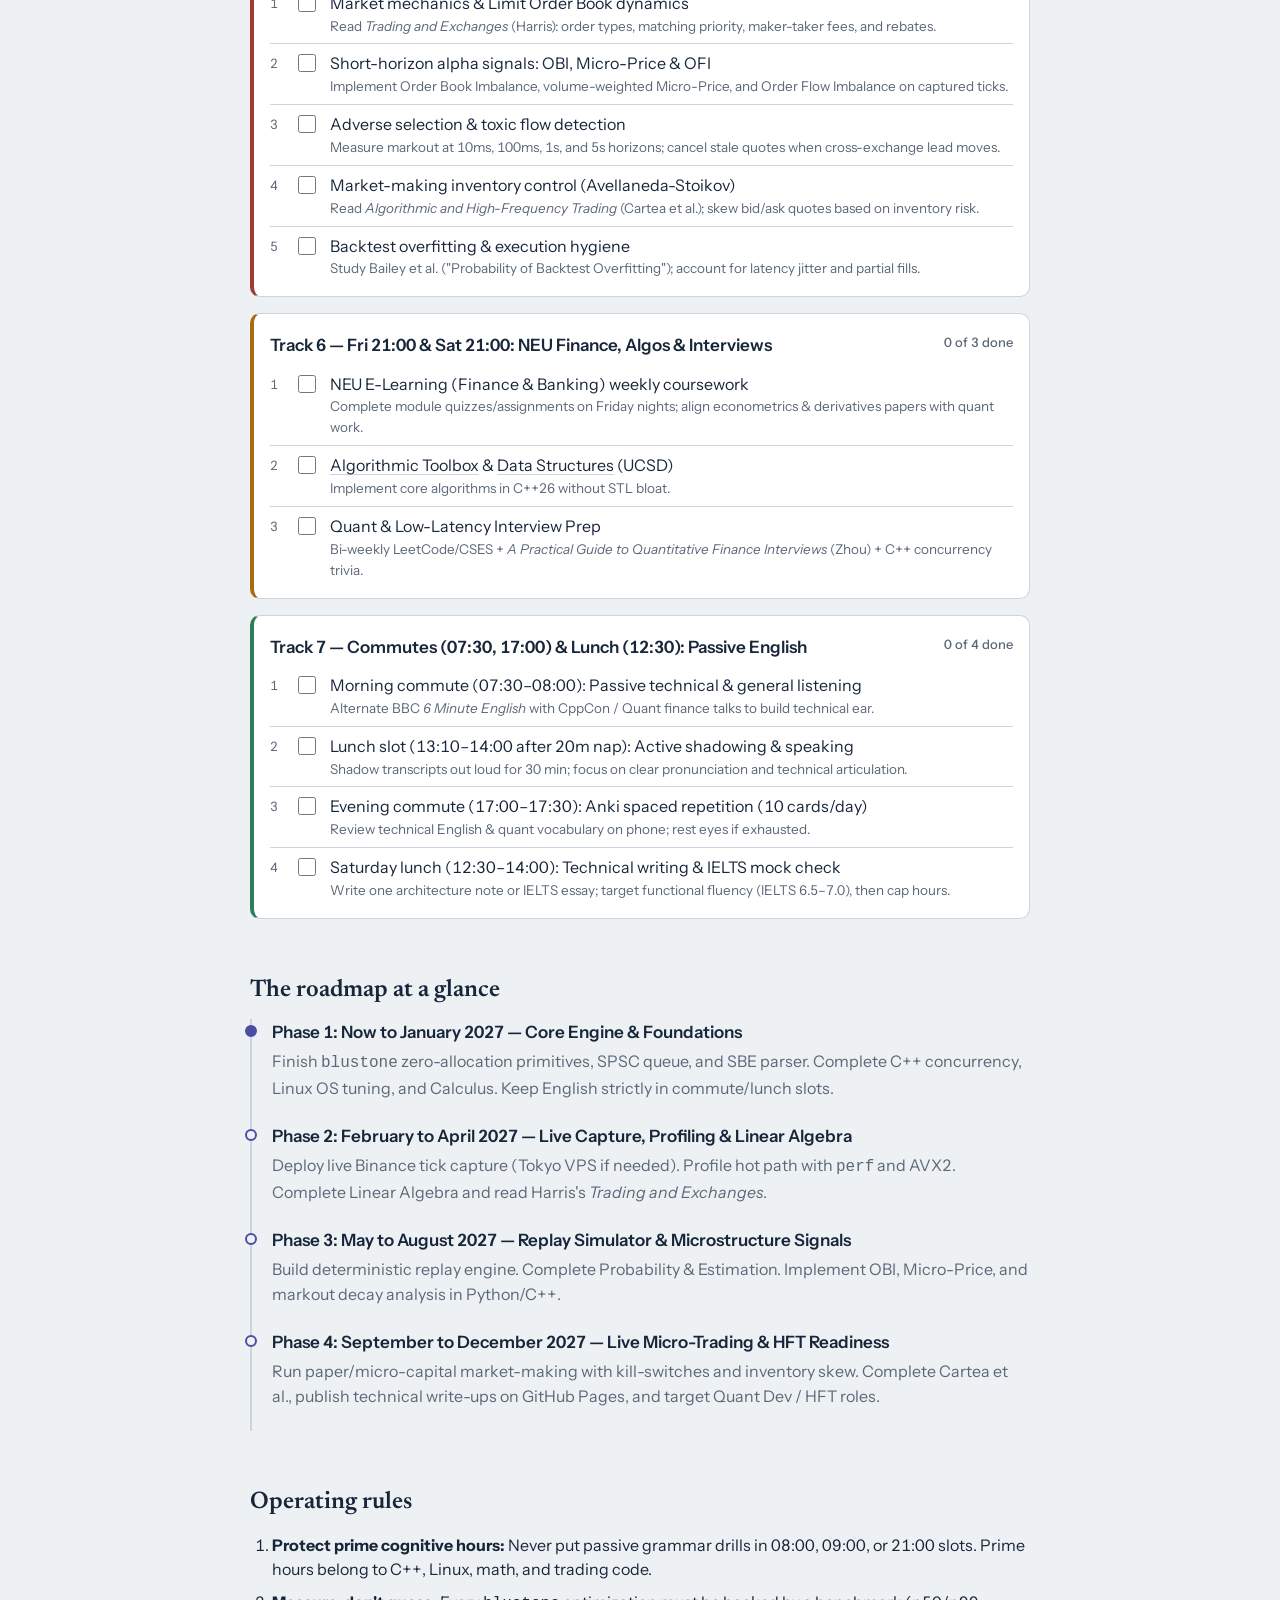
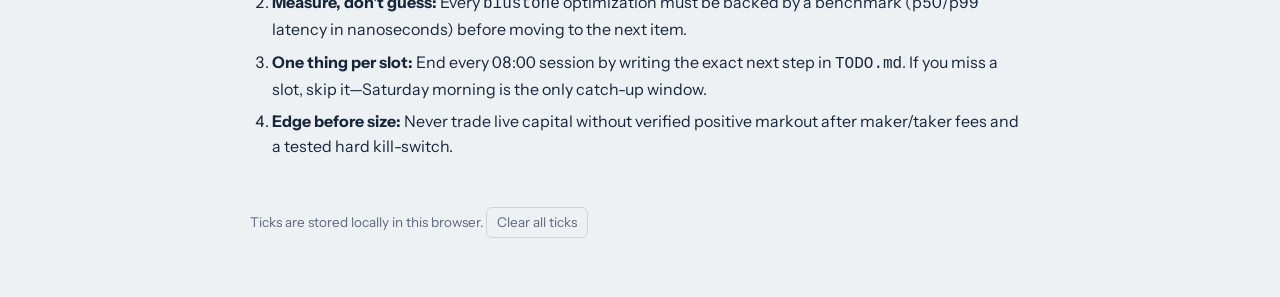
==== commit aa3d30ee: "update" ====
--- a/content/posts/plan_learning.html
+++ b/content/posts/plan_learning.html
@@ -1,30 +1,29 @@
 ---
-title: "Study plan: quant_proj and the quant path"
+title: "Study plan: blustone, low-latency HFT, and individual quant trading"
 date: 2026-11-08
-lastmod: 2026-11-08
+lastmod: 2026-11-15
 draft: false
 tags:
   - learning
   - quantitative-finance
-  - programming
+  - low-latency
+  - cpp
 ---
-
-
 
 <!DOCTYPE html>
 <html lang="en">
 <head>
 <meta charset="utf-8">
 <meta name="viewport" content="width=device-width, initial-scale=1, viewport-fit=cover">
-<title>Study plan: quant_proj and the quant path</title>
+<title>Study plan: blustone, low-latency HFT, and individual quant trading</title>
 <link rel="preconnect" href="https://fonts.googleapis.com">
 <link rel="preconnect" href="https://fonts.gstatic.com" crossorigin>
 <link href="https://fonts.googleapis.com/css2?family=Instrument+Sans:wght@400;500;600;700&family=Newsreader:opsz,wght@6..72,400;6..72,600&display=swap" rel="stylesheet">
 <style>
 :root{
   --bg:#EDF1F4; --surface:#FFFFFF; --ink:#18263A; --muted:#5B6879; --rule:#CCD5DE;
-  --deep:#0E6B66; --math:#4A4EA3; --eng:#2F7D57; --eve:#A86B12; --rest:#8A94A3;
-  --deep-soft:#D7ECEA; --math-soft:#E1E2F4; --eng-soft:#D9EEE2; --eve-soft:#F3E7D2;
+  --deep:#0E6B66; --math:#4A4EA3; --eng:#2F7D57; --eve:#A86B12; --sys:#9E3B33; --rest:#8A94A3;
+  --deep-soft:#D7ECEA; --math-soft:#E1E2F4; --eng-soft:#D9EEE2; --eve-soft:#F3E7D2; --sys-soft:#F6DFDD;
   box-sizing:border-box;
   padding-top:env(safe-area-inset-top,0px);
   padding-bottom:env(safe-area-inset-bottom,0px);
@@ -32,25 +31,28 @@
 @media (prefers-color-scheme:dark){
   :root:not([data-theme="light"]){
     --bg:#131A23; --surface:#1B2430; --ink:#E4EAF1; --muted:#9AA6B5; --rule:#2E3A48;
-    --deep:#4FC2B9; --math:#9A9EF0; --eng:#6CC89A; --eve:#E2A64C; --rest:#6F7A89;
-    --deep-soft:#173A39; --math-soft:#262850; --eng-soft:#173826; --eve-soft:#3A2E1A;
+    --deep:#4FC2B9; --math:#9A9EF0; --eng:#6CC89A; --eve:#E2A64C; --sys:#E87A70; --rest:#6F7A89;
+    --deep-soft:#173A39; --math-soft:#262850; --eng-soft:#173826; --eve-soft:#3A2E1A; --sys-soft:#3D201E;
   }
 }
 :root[data-theme="dark"]{
   --bg:#131A23; --surface:#1B2430; --ink:#E4EAF1; --muted:#9AA6B5; --rule:#2E3A48;
-  --deep:#4FC2B9; --math:#9A9EF0; --eng:#6CC89A; --eve:#E2A64C; --rest:#6F7A89;
-  --deep-soft:#173A39; --math-soft:#262850; --eng-soft:#173826; --eve-soft:#3A2E1A;
+  --deep:#4FC2B9; --math:#9A9EF0; --eng:#6CC89A; --eve:#E2A64C; --sys:#E87A70; --rest:#6F7A89;
+  --deep-soft:#173A39; --math-soft:#262850; --eng-soft:#173826; --eve-soft:#3A2E1A; --sys-soft:#3D201E;
 }
 *,*::before,*::after{box-sizing:border-box}
 html{scroll-padding-top:env(safe-area-inset-top,0px)}
 body{margin:0;background:var(--bg);color:var(--ink);
   font:400 16px/1.55 "Instrument Sans",system-ui,-apple-system,"Segoe UI",sans-serif;
-  font-variant-numeric:tabular-nums}
-main{max-width:780px;margin:0 auto;padding:40px 20px 72px}
+  font-variant-numeric:tabular-nums;
+  width: 100%;
+  min-height: 100%;
+}
+main{max-width:820px;margin:0 auto;padding:40px 20px 72px}
 h1{font:600 clamp(28px,5vw,40px)/1.15 "Newsreader",Georgia,serif;margin:0 0 10px;letter-spacing:-.01em}
 h2{font:600 24px/1.25 "Newsreader",Georgia,serif;margin:56px 0 14px}
 h3{font-size:17px;margin:28px 0 8px;font-weight:600}
-p{margin:0 0 12px;max-width:68ch}
+p{margin:0 0 12px;max-width:72ch}
 .lede{color:var(--muted);font-size:17px}
 a{color:inherit;text-decoration-color:var(--rule);text-underline-offset:3px}
 a:hover{text-decoration-color:currentColor}
@@ -62,21 +64,21 @@
 .now strong{font-weight:600}
 .track{position:relative;height:44px;border-radius:6px;background:repeating-linear-gradient(90deg,transparent 0 calc(100%/16 - 1px),var(--rule) calc(100%/16 - 1px) calc(100%/16))}
 .seg{position:absolute;top:0;bottom:0;border-radius:5px;display:flex;align-items:center;padding:0 6px;font-size:12px;font-weight:600;color:#fff;overflow:hidden;white-space:nowrap}
-.seg.deep{background:var(--deep)} .seg.math{background:var(--math)} .seg.eng{background:var(--eng)} .seg.eve{background:var(--eve)}
+.seg.deep{background:var(--deep)} .seg.math{background:var(--math)} .seg.eng{background:var(--eng)} .seg.eve{background:var(--eve)} .seg.sys{background:var(--sys)}
 .marker{position:absolute;top:-6px;bottom:-6px;width:2px;background:var(--ink);display:none}
 .hours{display:flex;justify-content:space-between;font-size:12px;color:var(--muted);margin-top:6px}
-.legend{display:flex;flex-wrap:wrap;gap:12px;font-size:12.5px;color:var(--muted);margin-top:10px}
+.legend{display:flex;flex-wrap:wrap;gap:14px;font-size:12.5px;color:var(--muted);margin-top:10px}
 .legend i{display:inline-block;width:10px;height:10px;border-radius:3px;margin-right:5px;vertical-align:-1px}
 
 /* Week */
 .scroll{overflow-x:auto;border:1px solid var(--rule);border-radius:10px;background:var(--surface)}
-table{border-collapse:collapse;width:100%;min-width:700px;font-size:14px}
+table{border-collapse:collapse;width:100%;min-width:740px;font-size:14px}
 th,td{padding:10px 10px;text-align:left;border-bottom:1px solid var(--rule);vertical-align:top}
 tr:last-child td{border-bottom:0}
 thead th{font-weight:600;font-size:12.5px;color:var(--muted)}
 thead th span{display:block;color:var(--ink);font-size:13px}
 td.day{font-weight:600;width:52px}
-.c-deep{border-left:3px solid var(--deep)} .c-math{border-left:3px solid var(--math)} .c-eng{border-left:3px solid var(--eng)} .c-eve{border-left:3px solid var(--eve)}
+.c-deep{border-left:3px solid var(--deep)} .c-math{border-left:3px solid var(--math)} .c-eng{border-left:3px solid var(--eng)} .c-eve{border-left:3px solid var(--eve)} .c-sys{border-left:3px solid var(--sys)}
 tr.today td{background:var(--math-soft)}
 .restcell{color:var(--rest)}
 .totals{color:var(--muted);font-size:14px;margin-top:10px}
@@ -85,7 +87,7 @@
 .queue{background:var(--surface);border:1px solid var(--rule);border-radius:10px;padding:6px 16px 10px;margin-bottom:16px}
 .queue h3{margin:12px 0 2px;display:flex;justify-content:space-between;gap:12px;flex-wrap:wrap}
 .queue h3 small{font-weight:500;color:var(--muted);font-size:13px}
-.queue.deep{border-left:4px solid var(--deep)} .queue.math{border-left:4px solid var(--math)} .queue.eng{border-left:4px solid var(--eng)} .queue.eve{border-left:4px solid var(--eve)}
+.queue.deep{border-left:4px solid var(--deep)} .queue.math{border-left:4px solid var(--math)} .queue.eng{border-left:4px solid var(--eng)} .queue.eve{border-left:4px solid var(--eve)} .queue.sys{border-left:4px solid var(--sys)}
 ol.items{list-style:none;counter-reset:q;padding:0;margin:6px 0 0}
 ol.items li{counter-increment:q;display:grid;grid-template-columns:22px 26px 1fr;gap:6px;align-items:start;padding:7px 0;border-top:1px solid var(--rule)}
 ol.items li:first-child{border-top:0}
@@ -94,6 +96,7 @@
 ol.items li.done .t{text-decoration:line-through;color:var(--muted)}
 .meta{display:block;color:var(--muted);font-size:13.5px}
 .tag{display:inline-block;font-size:12px;padding:1px 7px;border-radius:999px;background:var(--eve-soft);margin-left:4px;vertical-align:1px}
+.tag.sys{background:var(--sys-soft);color:var(--sys)}
 .prog{font-size:13px;color:var(--muted)}
 
 /* Timeline */
@@ -107,7 +110,7 @@
 .paused{columns:2 260px;column-gap:28px;padding-left:18px;margin:0}
 .paused li{margin-bottom:6px;break-inside:avoid}
 .paused .why{color:var(--muted)}
-ol.rules{padding-left:22px} ol.rules li{margin-bottom:8px;max-width:68ch}
+ol.rules{padding-left:22px} ol.rules li{margin-bottom:8px;max-width:72ch}
 .foot{margin-top:48px;color:var(--muted);font-size:13.5px}
 button.reset{font:inherit;font-size:13.5px;background:none;border:1px solid var(--rule);color:var(--muted);border-radius:6px;padding:4px 10px;cursor:pointer}
 @media (prefers-reduced-motion:no-preference){ol.items li .t{transition:color .2s}}
@@ -115,26 +118,26 @@
 </head>
 <body>
 <main>
-<h1>Study plan: quant_proj and the quant path</h1>
-<p class="lede">Target role: quant developer / low-latency C++ engineer. Priority: English, then math, then quant_proj. One job per slot, at most three courses active at once. Enrolled is not studying: a course gets a slot or it waits. Tick items as you finish them; ticks are saved in this browser.</p>
+<h1>Study plan: blustone, low-latency HFT, and individual quant trading</h1>
+<p class="lede">Target: low-latency C++26 systems engineer and profitable solo systematic trader. Priority: Core Systems &amp; C++ first, Math &amp; Microstructure second, Passive English during commutes/lunch. One job per slot, work sequentially top-to-bottom. Ticks are saved locally in this browser.</p>
 
 <section class="band" aria-label="Today's study slots">
   <p class="now" id="now">Loading today's plan…</p>
   <div class="track" id="track">
-    <div class="seg eng" style="left:3.125%;width:3.125%"></div>
-    <div class="seg deep" style="left:6.25%;width:6.25%">Quant</div>
+    <div class="seg eng" style="left:3.125%;width:3.125%" title="Commute In"></div>
+    <div class="seg deep" style="left:6.25%;width:6.25%">blustone</div>
     <div class="seg math" style="left:12.5%;width:6.25%">Math</div>
     <div class="seg eng" style="left:34.375%;width:9.375%">English</div>
-    <div class="seg eng" style="left:62.5%;width:3.125%"></div>
-    <div class="seg eve" style="left:87.5%;width:7.8125%">Evening</div>
+    <div class="seg eng" style="left:62.5%;width:3.125%" title="Commute Out"></div>
+    <div class="seg sys" style="left:87.5%;width:7.8125%">Systems</div>
     <div class="marker" id="marker"></div>
   </div>
   <div class="hours" aria-hidden="true"><span>07:00</span><span>11:00</span><span>15:00</span><span>19:00</span><span>23:00</span></div>
   <div class="legend" aria-hidden="true">
-    <span><i style="background:var(--deep)"></i>quant_proj</span>
-    <span><i style="background:var(--math)"></i>math</span>
-    <span><i style="background:var(--eng)"></i>English and commute</span>
-    <span><i style="background:var(--eve)"></i>evening</span>
+    <span><i style="background:var(--deep)"></i>blustone (core engine)</span>
+    <span><i style="background:var(--math)"></i>math &amp; stats</span>
+    <span><i style="background:var(--sys)"></i>C++26, Linux &amp; microstructure</span>
+    <span><i style="background:var(--eng)"></i>English (commutes &amp; lunch)</span>
   </div>
 </section>
 
@@ -144,140 +147,127 @@
   <thead><tr>
     <th>Day</th>
     <th class="c-eng"><span>07:30–08:00</span>Commute in</th>
-    <th class="c-deep"><span>08:00–09:00</span>quant_proj</th>
-    <th class="c-math"><span>09:00–10:00</span>Math</th>
+    <th class="c-deep"><span>08:00–09:00</span>blustone</th>
+    <th class="c-math"><span>09:00–10:00</span>Math &amp; Edge</th>
     <th class="c-eng"><span>12:30–14:00</span>Lunch English</th>
     <th class="c-eng"><span>17:00–17:30</span>Commute out</th>
-    <th class="c-eve"><span>21:00–22:15</span>Evening</th>
+    <th class="c-sys"><span>21:00–22:15</span>Systems &amp; Quant</th>
   </tr></thead>
   <tbody id="week">
-    <tr data-d="1"><td class="day">Mon</td><td class="c-eng">BBC 6 Minute English, shadowing</td><td class="c-deep">fixed_point: failing tests</td><td class="c-math">Algebra I: lesson and self-check</td><td class="c-eng">Listening and speaking</td><td class="c-eng">Anki, 10 new words</td><td class="c-eve">English: grammar course 2</td></tr>
-    <tr data-d="2"><td class="day">Tue</td><td class="c-eng">BBC 6 Minute English, shadowing</td><td class="c-deep">fixed_point: the fix</td><td class="c-math">Algebra I</td><td class="c-eng">Listening and speaking</td><td class="c-eng">Anki, 10 new words</td><td class="c-eve">C++: Modern C++ course 3</td></tr>
-    <tr data-d="3"><td class="day">Wed</td><td class="c-eng">BBC 6 Minute English, shadowing</td><td class="c-deep">padding[34], LimitMaker, Micros</td><td class="c-math">Algebra I</td><td class="c-eng">Listening and speaking</td><td class="c-eng">Anki, 10 new words</td><td class="c-eve">English: Grammar in Use unit and reading</td></tr>
-    <tr data-d="4"><td class="day">Thu</td><td class="c-eng">BBC 6 Minute English, shadowing</td><td class="c-deep">Next step in TODO.md</td><td class="c-math">Algebra I</td><td class="c-eng">Listening and speaking</td><td class="c-eng">Anki, 10 new words</td><td class="c-eve">C++: Modern C++ course 3</td></tr>
-    <tr data-d="5"><td class="day">Fri</td><td class="c-eng">BBC 6 Minute English, shadowing</td><td class="c-deep">Next step in TODO.md</td><td class="c-math">Math review and quiz</td><td class="c-eng">Listening and speaking</td><td class="c-eng">Anki, 10 new words</td><td class="c-eve">English: one paragraph of writing</td></tr>
-    <tr data-d="6"><td class="day">Sat</td><td class="restcell">—</td><td class="c-deep">Catch-up only, if needed</td><td class="c-math">English: timed writing or mock test</td><td class="c-eng">Listening and speaking</td><td class="restcell">—</td><td class="c-eve">Weekly review, 30 min</td></tr>
-    <tr data-d="0"><td class="day">Sun</td><td class="restcell" colspan="6">Rest. No study, no project.</td></tr>
+    <tr data-d="1"><td class="day">Mon</td><td class="c-eng">English audio / CppCon</td><td class="c-deep">Core engine: hot-path step</td><td class="c-math">Calculus / Linear Algebra</td><td class="c-eng">Eat, 20m nap, shadowing</td><td class="c-eng">Anki vocab (10 words)</td><td class="c-sys">Linux kernel &amp; low-latency net</td></tr>
+    <tr data-d="2"><td class="day">Tue</td><td class="c-eng">English audio / CppCon</td><td class="c-deep">Core engine: hot-path step</td><td class="c-math">Calculus / Linear Algebra</td><td class="c-eng">Eat, 20m nap, shadowing</td><td class="c-eng">Anki vocab (10 words)</td><td class="c-sys">Modern C++20/26 &amp; lock-free</td></tr>
+    <tr data-d="3"><td class="day">Wed</td><td class="c-eng">English audio / CppCon</td><td class="c-deep">Core engine: hot-path step</td><td class="c-math">Calculus / Linear Algebra</td><td class="c-eng">Eat, 20m nap, shadowing</td><td class="c-eng">Anki vocab (10 words)</td><td class="c-sys">Market microstructure &amp; edge</td></tr>
+    <tr data-d="4"><td class="day">Thu</td><td class="c-eng">English audio / CppCon</td><td class="c-deep">Core engine: hot-path step</td><td class="c-math">Calculus / Linear Algebra</td><td class="c-eng">Eat, 20m nap, shadowing</td><td class="c-eng">Anki vocab (10 words)</td><td class="c-sys">C++ profiling, SIMD &amp; perf</td></tr>
+    <tr data-d="5"><td class="day">Fri</td><td class="c-eng">English audio / CppCon</td><td class="c-deep">Core engine: hot-path step</td><td class="c-math">Math quiz &amp; Python stats</td><td class="c-eng">Eat, 20m nap, shadowing</td><td class="c-eng">Anki vocab (10 words)</td><td class="c-eve">NEU Finance &amp; Algos practice</td></tr>
+    <tr data-d="6"><td class="day">Sat</td><td class="restcell">—</td><td class="c-deep">Benchmarks / Catch-up</td><td class="c-math">Harris / Cartea reading</td><td class="c-eng">English writing &amp; speaking</td><td class="restcell">—</td><td class="c-eve">Weekly review (30 min)</td></tr>
+    <tr data-d="0"><td class="day">Sun</td><td class="restcell" colspan="6">Rest. No study, no code, full recovery.</td></tr>
   </tbody>
 </table>
 </div>
-<p class="totals">About 12 h English (lunch, commutes, evening), 5 h math, 5 h quant_proj, 2.5 h C++, plus 10 minutes of Anki every day.</p>
-
-<h2>What each slot works on</h2>
-<p>Work top to bottom. When an item is done, the next one takes its place. Nothing else starts.</p>
+<p class="totals">Weekly allocation: 6.25 h C++/Linux/Microstructure/NEU, 6 h blustone engine, 6 h Math/Stats/Reading, ~8.5 h Passive English (commutes + lunch).</p>
+
+<h2>Sequential curriculum (one topic at a time)</h2>
+<p>Work strictly top to bottom within each track. Do not jump to advanced topics until the current checkbox is verified with code, benchmarks, or solved problems.</p>
 
 <div class="queue deep">
-  <h3>08:00 weekdays: quant_proj <small class="prog" data-prog="deep"></small></h3>
+  <h3>Track 1 — 08:00 weekdays: blustone &amp; solo trading engine <small class="prog" data-prog="deep"></small></h3>
   <ol class="items" data-q="deep">
-    <li><input type="checkbox" aria-label="Done"><span class="t"><code>fixed_point</code>: write the failing tests, then the fix<span class="meta">Tests under asan-ubsan first.</span></span></li>
-    <li><input type="checkbox" aria-label="Done"><span class="t"><code>padding[34]</code>, <code>OrderType::LimitMaker</code>, <code>Micros</code><span class="meta">TODO.md NOW items.</span></span></li>
-    <li><input type="checkbox" aria-label="Done"><span class="t">Measure RTT to Binance (architecture §12 Q1)<span class="meta">If p50 is above 20 ms, a Tokyo VPS moves up the list.</span></span></li>
-    <li><input type="checkbox" aria-label="Done"><span class="t">Phase 3: ingress, book, capture writer running<span class="meta">Start capturing early so data builds up for Phase 4.</span></span></li>
-    <li><input type="checkbox" aria-label="Done"><span class="t">Phase 4: replay and markout study<span class="meta">Build the pipeline now; run the analysis after the estimation course.</span></span></li>
-    <li><input type="checkbox" aria-label="Done"><span class="t">Go/no-go, regulatory re-check (§12 Q5), public write-up</span></li>
+    <li><input type="checkbox" aria-label="Done"><span class="t">Zero-allocation core primitives: <code>fixed_point</code>, <code>Micros</code>, <code>OrderType::LimitMaker</code><span class="meta">Verify zero dynamic allocations on hot path; clean under ASan + UBSan.</span></span></li>
+    <li><input type="checkbox" aria-label="Done"><span class="t">Lock-free SPSC ring buffer + CPU core pinning<span class="meta">Pin ingress and strategy threads to isolated Ryzen cores (<code>pthread_setaffinity_np</code>); verify cache-line padding.</span></span></li>
+    <li><input type="checkbox" aria-label="Done"><span class="t">Cache-friendly L2 Order Book &amp; Binance SBE binary decoder<span class="meta">Replace pointer-heavy trees with flat arrays/open-addressing maps; zero-copy SBE parsing.</span></span></li>
+    <li><input type="checkbox" aria-label="Done"><span class="t">Network RTT benchmark &amp; Tokyo VPS co-location check<span class="meta">Measure wire-to-wire p50/p99 latency to Binance Spot/Futures; deploy Tokyo VPS if p50 &gt; 20 ms.</span></span></li>
+    <li><input type="checkbox" aria-label="Done"><span class="t">Phase 3: Live market data capture &amp; binary packet logger<span class="meta">Run continuous tick-by-tick capture to disk without stalling the ingress thread.</span></span></li>
+    <li><input type="checkbox" aria-label="Done"><span class="t">Phase 4: Deterministic replay engine &amp; markout simulator<span class="meta">Replay captured SBE streams with realistic queue-position and maker/taker fee modeling.</span></span></li>
+    <li><input type="checkbox" aria-label="Done"><span class="t">Live paper-to-micro-capital execution &amp; hard kill-switch<span class="meta">Implement max drawdown, rate-limit backoff, and stale-book circuit breakers before live capital.</span></span></li>
+  </ol>
+</div>
+
+<div class="queue sys">
+  <h3>Track 2 — Tue &amp; Thu 21:00: Modern C++20/26 &amp; hardware sympathy <small class="prog" data-prog="cpp"></small></h3>
+  <ol class="items" data-q="cpp">
+    <li><input type="checkbox" aria-label="Done"><span class="t">C++17/20/26 Concurrency &amp; Memory Model<span class="meta">Finish Packt Concurrency + <em>C++ Concurrency in Action</em> (Williams): atomics, <code>acquire/release</code>, memory barriers.</span></span></li>
+    <li><input type="checkbox" aria-label="Done"><span class="t">Compile-time polymorphism &amp; zero-overhead abstractions<span class="meta">Replace virtual dispatch with templates, concepts, CRTP, <code>std::span</code>, <code>std::bit_cast</code>, and <code>[[likely]]</code>.</span></span></li>
+    <li><input type="checkbox" aria-label="Done"><span class="t">Memory layout, custom arena/pool allocators &amp; false sharing<span class="meta">Use <code>alignas(64)</code>, <code>jemalloc</code>, and <code>std::pmr</code>; inspect struct padding with <code>pahole</code>.</span></span></li>
+    <li><input type="checkbox" aria-label="Done"><span class="t">CPU profiling &amp; assembly inspection on Debian 13<span class="meta">Master <code>perf stat -d</code>, <code>perf record</code> flame graphs, <code>valgrind --tool=cachegrind</code>, and Compiler Explorer assembly.</span></span></li>
+    <li><input type="checkbox" aria-label="Done"><span class="t">SIMD vectorization (AVX2 intrinsics)<span class="meta">Vectorize order book level updates, rolling statistical windows, and binary parsing.</span></span></li>
+  </ol>
+</div>
+
+<div class="queue sys">
+  <h3>Track 3 — Mon 21:00: Linux kernel &amp; low-latency networking <small class="prog" data-prog="linux"></small></h3>
+  <ol class="items" data-q="linux">
+    <li><input type="checkbox" aria-label="Done"><span class="t">Linux OS noise reduction &amp; deterministic scheduling<span class="meta">Configure <code>isolcpus</code>, <code>nohz_full</code>, <code>SCHED_FIFO</code> real-time priority, and disable CPU frequency scaling.</span></span></li>
+    <li><input type="checkbox" aria-label="Done"><span class="t">Virtual memory, page faults &amp; HugePages<span class="meta">Lock memory with <code>mlockall(MCL_CURRENT | MCL_FUTURE)</code> and pre-fault 2MB HugePages to eliminate minor page faults.</span></span></li>
+    <li><input type="checkbox" aria-label="Done"><span class="t">Low-latency BSD sockets &amp; <code>epoll</code> busy-polling<span class="meta">Tune <code>TCP_NODELAY</code>, <code>SO_BUSY_POLL</code>, socket ring buffers (<code>rmem_max</code>), and non-blocking event loops.</span></span></li>
+    <li><input type="checkbox" aria-label="Done"><span class="t">Asynchronous I/O with <code>io_uring</code><span class="meta">Zero-syscall disk logging for market capture and asynchronous network submission.</span></span></li>
+    <li><input type="checkbox" aria-label="Done"><span class="t">Kernel-bypass architectures (<code>AF_XDP</code>, DPDK, Solarflare ef_vi)<span class="meta">Study user-space packet processing and NIC ring buffers for institutional HFT interviews.</span></span></li>
   </ol>
 </div>
 
 <div class="queue math">
-  <h3>09:00 weekdays and Saturday: math <small class="prog" data-prog="math"></small></h3>
+  <h3>Track 4 — 09:00 weekdays: Mathematics &amp; statistical validation <small class="prog" data-prog="math"></small></h3>
   <ol class="items" data-q="math">
-    <li><input type="checkbox" aria-label="Done"><span class="t"><a href="https://www.coursera.org/learn/algebra-i/home/welcome">Algebra: Equations &amp; Inequalities</a><span class="tag">self-test first</span><span class="meta">Grade 21%. If the quizzes feel easy, tick it and move on.</span></span></li>
-    <li><input type="checkbox" aria-label="Done"><span class="t"><a href="https://www.coursera.org/learn/algebra-ii/home/welcome">Algebra: Functions &amp; Applications</a><span class="tag">if needed</span><span class="meta">Functions, exponentials and logs: the entry ticket to calculus.</span></span></li>
-    <li><input type="checkbox" aria-label="Done"><span class="t">Single-variable calculus: limits, derivatives, integrals, series<span class="tag">free</span><span class="meta">Khan Academy AP Calculus AB then BC, or MIT OCW 18.01. CU Boulder requires calculus through Calculus II.</span></span></li>
-    <li><input type="checkbox" aria-label="Done"><span class="t"><a href="https://www.coursera.org/learn/linear-algebra-machine-learning/home/welcome">Mathematics for ML: Linear Algebra</a><span class="meta">Covariance, regression, PCA. Needed before the probability courses.</span></span></li>
-    <li><input type="checkbox" aria-label="Done"><span class="t"><a href="https://www.coursera.org/learn/probability-theory-foundation-for-data-science?specialization=foundations-probability-statistics">Probability Foundations for Data Science and AI</a> (CU Boulder 1)<span class="tag">queued</span><span class="meta">About 43 hours. Starts after calculus and linear algebra.</span></span></li>
-    <li><input type="checkbox" aria-label="Done"><span class="t"><a href="https://www.coursera.org/learn/statistical-inference-for-estimation-in-data-science?specialization=foundations-probability-statistics">Statistical Estimation for Data Science and AI</a> (CU Boulder 3)<span class="tag">queued</span><span class="meta">About 29 hours. Confidence intervals are what the go/no-go needs. Taken before course 2.</span></span></li>
-    <li><input type="checkbox" aria-label="Done"><span class="t"><a href="https://www.coursera.org/learn/discrete-time-markov-chains-monte-carlo-methods?specialization=foundations-probability-statistics">Discrete-Time Markov Chains and Monte Carlo Methods</a> (CU Boulder 2)<span class="tag">queued</span><span class="meta">About 33 hours. Monte Carlo is useful for simulating fills.</span></span></li>
-    <li><input type="checkbox" aria-label="Done"><span class="t">Hypothesis testing: <em>OpenIntro Statistics</em> (free), inference chapters<span class="meta">The CU Boulder series covers estimation, not testing. The go/no-go needs both.</span></span></li>
+    <li><input type="checkbox" aria-label="Done"><span class="t"><a href="https://www.coursera.org/learn/algebra-i/home/welcome">Algebra: Equations &amp; Inequalities</a> &amp; <a href="https://www.coursera.org/learn/algebra-ii/home/welcome">Functions</a><span class="tag">fast-track</span><span class="meta">Self-test first; clear quickly to unlock calculus.</span></span></li>
+    <li><input type="checkbox" aria-label="Done"><span class="t">Single-variable Calculus (limits, derivatives, integrals, Taylor series)<span class="meta">Khan Academy AP Calculus AB/BC or MIT OCW 18.01.</span></span></li>
+    <li><input type="checkbox" aria-label="Done"><span class="t"><a href="https://www.coursera.org/learn/linear-algebra-machine-learning/home/welcome">Linear Algebra for ML</a><span class="meta">Matrices, eigenvalues, covariance matrices, OLS regression, and PCA.</span></span></li>
+    <li><input type="checkbox" aria-label="Done"><span class="t"><a href="https://www.coursera.org/learn/probability-theory-foundation-for-data-science?specialization=foundations-probability-statistics">Probability Foundations</a> &amp; <a href="https://www.coursera.org/learn/statistical-inference-for-estimation-in-data-science?specialization=foundations-probability-statistics">Statistical Estimation</a><span class="meta">Expectation, variance, conditional probability, and confidence intervals for markout edge validation.</span></span></li>
+    <li><input type="checkbox" aria-label="Done"><span class="t"><a href="https://www.coursera.org/learn/discrete-time-markov-chains-monte-carlo-methods?specialization=foundations-probability-statistics">Markov Chains &amp; Monte Carlo</a> + <em>OpenIntro Statistics</em><span class="meta">Queue-position state transitions, fill simulation, and hypothesis testing (t-tests, p-values).</span></span></li>
+    <li><input type="checkbox" aria-label="Done"><span class="t">Python research stack (<code>pandas</code>, <code>polars</code>, <code>numpy</code>, <code>matplotlib</code>)<span class="meta">Analyze C++-captured Parquet/binary logs and plot markout decay curves.</span></span></li>
+  </ol>
+</div>
+
+<div class="queue sys">
+  <h3>Track 5 — Wed 21:00 &amp; Sat 09:00: Microstructure &amp; solo trading edge <small class="prog" data-prog="quant"></small></h3>
+  <ol class="items" data-q="quant">
+    <li><input type="checkbox" aria-label="Done"><span class="t">Market mechanics &amp; Limit Order Book dynamics<span class="meta">Read <em>Trading and Exchanges</em> (Harris): order types, matching priority, maker-taker fees, and rebates.</span></span></li>
+    <li><input type="checkbox" aria-label="Done"><span class="t">Short-horizon alpha signals: OBI, Micro-Price &amp; OFI<span class="meta">Implement Order Book Imbalance, volume-weighted Micro-Price, and Order Flow Imbalance on captured ticks.</span></span></li>
+    <li><input type="checkbox" aria-label="Done"><span class="t">Adverse selection &amp; toxic flow detection<span class="meta">Measure markout at 10ms, 100ms, 1s, and 5s horizons; cancel stale quotes when cross-exchange lead moves.</span></span></li>
+    <li><input type="checkbox" aria-label="Done"><span class="t">Market-making inventory control (Avellaneda-Stoikov)<span class="meta">Read <em>Algorithmic and High-Frequency Trading</em> (Cartea et al.); skew bid/ask quotes based on inventory risk.</span></span></li>
+    <li><input type="checkbox" aria-label="Done"><span class="t">Backtest overfitting &amp; execution hygiene<span class="meta">Study Bailey et al. ("Probability of Backtest Overfitting"); account for latency jitter and partial fills.</span></span></li>
+  </ol>
+</div>
+
+<div class="queue eve">
+  <h3>Track 6 — Fri 21:00 &amp; Sat 21:00: NEU Finance, Algos &amp; Interviews <small class="prog" data-prog="neu"></small></h3>
+  <ol class="items" data-q="neu">
+    <li><input type="checkbox" aria-label="Done"><span class="t">NEU E-Learning (Finance &amp; Banking) weekly coursework<span class="meta">Complete module quizzes/assignments on Friday nights; align econometrics &amp; derivatives papers with quant work.</span></span></li>
+    <li><input type="checkbox" aria-label="Done"><span class="t"><a href="https://www.coursera.org/learn/algorithmic-toolbox/home/welcome">Algorithmic Toolbox</a> &amp; <a href="https://www.coursera.org/learn/data-structures/home/welcome">Data Structures</a> (UCSD)<span class="meta">Implement core algorithms in C++26 without STL bloat.</span></span></li>
+    <li><input type="checkbox" aria-label="Done"><span class="t">Quant &amp; Low-Latency Interview Prep<span class="meta">Bi-weekly LeetCode/CSES + <em>A Practical Guide to Quantitative Finance Interviews</em> (Zhou) + C++ concurrency trivia.</span></span></li>
   </ol>
 </div>
 
 <div class="queue eng">
-  <h3>Lunch, commutes and evenings: English <small class="prog" data-prog="eng"></small></h3>
+  <h3>Track 7 — Commutes (07:30, 17:00) &amp; Lunch (12:30): Passive English <small class="prog" data-prog="eng"></small></h3>
   <ol class="items" data-q="eng">
-    <li><input type="checkbox" aria-label="Done"><span class="t"><a href="https://www.coursera.org/learn/questions-present-progressive-future-tenses/home/welcome">Questions, Present Progressive and Future</a> (grammar course 2)<span class="meta">Monday evening. Word Forms is done. Then Simple Past.</span></span></li>
-    <li><input type="checkbox" aria-label="Done"><span class="t"><em>Essential Grammar in Use</em> (Murphy), then <em>English Grammar in Use</em><span class="meta">One unit per Wednesday evening, plus reading.</span></span></li>
-    <li><input type="checkbox" aria-label="Done"><span class="t">Vocabulary with Anki: 10 new words a day<span class="meta">Commute out (17:00) and in short reviews. Use example sentences.</span></span></li>
-    <li><input type="checkbox" aria-label="Done"><span class="t">Listening: BBC Learning English <em>6 Minute English</em><span class="meta">Morning commute and lunch. Read the transcript, then shadow out loud.</span></span></li>
-    <li><input type="checkbox" aria-label="Done"><span class="t">Speaking: out loud at lunch<span class="meta">A tutor or language partner once a week if possible.</span></span></li>
-    <li><input type="checkbox" aria-label="Done"><span class="t">Writing: one paragraph each Friday<span class="meta">Get it corrected, then rewrite it.</span></span></li>
-    <li><input type="checkbox" aria-label="Done"><span class="t">Reading: graded readers first, then short news articles</span></li>
-  </ol>
-</div>
-
-<div class="queue eve">
-  <h3>Tuesday and Thursday evening: C++ <small class="prog" data-prog="cpp"></small></h3>
-  <ol class="items" data-q="cpp">
-    <li><input type="checkbox" aria-label="Done"><span class="t"><a href="https://www.coursera.org/learn/packt-modern-cplusplus-features-concurrency-djj1a/home/welcome">Modern C++ Features &amp; Concurrency</a> (Packt)<span class="meta">Read alongside <em>C++ Concurrency in Action</em> (Williams). The course stops at C++17.</span></span></li>
-    <li><input type="checkbox" aria-label="Done"><span class="t">Cache lines, false sharing, memory ordering, <code>perf</code> and flame graphs<span class="meta">Measure each stage of the quant_proj critical path in an optimised build.</span></span></li>
-  </ol>
-</div>
-
-<div class="queue eve">
-  <h3>Queued: starts only when a slot frees up <small class="prog" data-prog="queue"></small></h3>
-  <ol class="items" data-q="queue">
-    <li><input type="checkbox" aria-label="Done"><span class="t"><a href="https://www.coursera.org/learn/algorithmic-toolbox/home/welcome">Algorithmic Toolbox</a> (UCSD)<span class="meta">Weekend sessions, after Algebra course 1. Grade 19%. Assignments in C++.</span></span></li>
-    <li><input type="checkbox" aria-label="Done"><span class="t"><a href="https://www.coursera.org/learn/python-for-applied-data-science-ai/home/welcome">Python for Data Science, AI &amp; Development</a> (IBM)<span class="meta">Needed before the probability courses.</span></span></li>
-    <li><input type="checkbox" aria-label="Done"><span class="t"><a href="https://www.coursera.org/learn/data-analysis-with-python/home/welcome">Data Analysis with Python</a> (IBM)<span class="meta">With <em>Python for Data Analysis</em> (McKinney). The pandas for <code>tools/markout/</code>.</span></span></li>
-    <li><input type="checkbox" aria-label="Done"><span class="t">Interview practice, every two weeks<span class="meta">LeetCode, Codeforces, CSES, and <em>A Practical Guide to Quantitative Finance Interviews</em> (Zhou).</span></span></li>
-    <li><input type="checkbox" aria-label="Done"><span class="t"><a href="https://www.coursera.org/specializations/high-performance-parallel-computing">High-Performance and Parallel Computing</a><span class="meta">Start after Modern C++ course 3.</span></span></li>
-  </ol>
-</div>
-
-<h2>Open decisions</h2>
+    <li><input type="checkbox" aria-label="Done"><span class="t">Morning commute (07:30–08:00): Passive technical &amp; general listening<span class="meta">Alternate BBC <em>6 Minute English</em> with CppCon / Quant finance talks to build technical ear.</span></span></li>
+    <li><input type="checkbox" aria-label="Done"><span class="t">Lunch slot (13:10–14:00 after 20m nap): Active shadowing &amp; speaking<span class="meta">Shadow transcripts out loud for 30 min; focus on clear pronunciation and technical articulation.</span></span></li>
+    <li><input type="checkbox" aria-label="Done"><span class="t">Evening commute (17:00–17:30): Anki spaced repetition (10 cards/day)<span class="meta">Review technical English &amp; quant vocabulary on phone; rest eyes if exhausted.</span></span></li>
+    <li><input type="checkbox" aria-label="Done"><span class="t">Saturday lunch (12:30–14:00): Technical writing &amp; IELTS mock check<span class="meta">Write one architecture note or IELTS essay; target functional fluency (IELTS 6.5–7.0), then cap hours.</span></span></li>
+  </ol>
+</div>
+
+<h2>The roadmap at a glance</h2>
+<ol class="time">
+  <li class="current"><h3>Phase 1: Now to January 2027 — Core Engine &amp; Foundations</h3><p>Finish <code>blustone</code> zero-allocation primitives, SPSC queue, and SBE parser. Complete C++ concurrency, Linux OS tuning, and Calculus. Keep English strictly in commute/lunch slots.</p></li>
+  <li><h3>Phase 2: February to April 2027 — Live Capture, Profiling &amp; Linear Algebra</h3><p>Deploy live Binance tick capture (Tokyo VPS if needed). Profile hot path with <code>perf</code> and AVX2. Complete Linear Algebra and read Harris's <em>Trading and Exchanges</em>.</p></li>
+  <li><h3>Phase 3: May to August 2027 — Replay Simulator &amp; Microstructure Signals</h3><p>Build deterministic replay engine. Complete Probability &amp; Estimation. Implement OBI, Micro-Price, and markout decay analysis in Python/C++.</p></li>
+  <li><h3>Phase 4: September to December 2027 — Live Micro-Trading &amp; HFT Readiness</h3><p>Run paper/micro-capital market-making with kill-switches and inventory skew. Complete Cartea et al., publish technical write-ups on GitHub Pages, and target Quant Dev / HFT roles.</p></li>
+</ol>
+
+<h2>Operating rules</h2>
 <ol class="rules">
-  <li><strong>NEU e-learning (Finance &amp; Banking):</strong> enrolled, but no slot yet. Decide the weekly hours at the first weekly review, after you check credit transfer from your cao đẳng.</li>
-  <li><strong>HKU route:</strong> paused. Choose between NEU then a master's and a PolyU SPEED top-up when you restart it.</li>
-  <li><strong>Investing:</strong> choose one topic after the job starts.</li>
+  <li><strong>Protect prime cognitive hours:</strong> Never put passive grammar drills in 08:00, 09:00, or 21:00 slots. Prime hours belong to C++, Linux, math, and trading code.</li>
+  <li><strong>Measure, don't guess:</strong> Every <code>blustone</code> optimization must be backed by a benchmark (p50/p99 latency in nanoseconds) before moving to the next item.</li>
+  <li><strong>One thing per slot:</strong> End every 08:00 session by writing the exact next step in <code>TODO.md</code>. If you miss a slot, skip it—Saturday morning is the only catch-up window.</li>
+  <li><strong>Edge before size:</strong> Never trade live capital without verified positive markout after maker/taker fees and a tested hard kill-switch.</li>
 </ol>
 
-<h2>Reading list (when English reaches Stage 2)</h2>
-<ol class="rules">
-  <li><em>Trading and Exchanges</em> (Harris), before the replay and markout study.</li>
-  <li><em>Algorithmic and High-Frequency Trading</em> (Cartea, Jaimungal, Penalva): market-making chapters.</li>
-  <li>“The Probability of Backtest Overfitting” (Bailey et al.): before trusting any markout number.</li>
-</ol>
-
-<h2>The year at a glance</h2>
-<ol class="time">
-  <li class="current"><h3>Now to December 2026</h3><p>English grammar and Algebra I. Modern C++ course 3. quant_proj fixes for Phases 0–1.</p></li>
-  <li><h3>January to March 2027</h3><p>Calculus. Linear algebra. Algorithmic Toolbox. quant_proj Phase 3, capture running. Mid-point review at the end of March: is calculus done, is capture producing data?</p></li>
-  <li><h3>April to July 2027</h3><p>English Stage 2: timed IELTS sections. Probability and estimation courses. quant_proj Phase 4 pipeline.</p></li>
-  <li><h3>August to October 2027</h3><p>Markout analysis, OpenIntro testing, Cartea, the overfitting paper. Interview practice. Go/no-go decision and public write-up.</p></li>
-</ol>
-
-<h2>Paused or dropped</h2>
-<ul class="paused">
-  <li>Mathematical Thinking in CS: <span class="why">paused</span></li>
-  <li>Discrete Mathematics, courses 1 and 3–5: <span class="why">paused</span></li>
-  <li>Algebra, course 3: <span class="why">dropped</span></li>
-  <li>Data Structures and Algorithms, courses 4–6: <span class="why">dropped</span></li>
-  <li>C++ Programming Fundamentals (Microsoft): <span class="why">beginner level</span></li>
-  <li>Fundamentals of Object-Oriented Programming in C++: <span class="why">beginner level</span></li>
-  <li>Practical Guide to C++ Smart Pointers: <span class="why">not used in core</span></li>
-  <li>Object-Oriented Design: <span class="why">off path</span></li>
-  <li>CCNA Foundations: <span class="why">paused</span></li>
-  <li>AI For Everyone: <span class="why">overlaps Google AI</span></li>
-  <li>Data Science Methodology: <span class="why">off path</span></li>
-  <li>Game Theory: <span class="why">paused</span></li>
-  <li>Google AI, courses 7–8: <span class="why">off path</span></li>
-  <li>HKU application: <span class="why">paused</span></li>
-</ul>
-
-<h2>Four rules</h2>
-<ol class="rules">
-  <li>End every quant_proj session by writing the next concrete step in <code>TODO.md</code>.</li>
-  <li>If you miss a slot, skip it. Saturday morning is the only catch-up slot.</li>
-  <li>The weekly review covers what finished, what moves up its queue, and <code>TODO.md</code>. It never adds new courses.</li>
-  <li>One thing per slot. If the slot says English, it's English.</li>
-</ol>
-
-<p class="foot">Ticks are stored only in this browser. <button class="reset" id="reset" type="button">Clear all ticks</button></p>
+<p class="foot">Ticks are stored locally in this browser. <button class="reset" id="reset" type="button">Clear all ticks</button></p>
 </main>
 
 <script>
 (function(){
-  var KEY="quant-plan-v3";
+  var KEY="quant-plan-v4";
   var state={}, progs=[];
   try{state=JSON.parse(localStorage.getItem(KEY)||"{}")||{};}catch(e){state={};}
   function save(){try{localStorage.setItem(KEY,JSON.stringify(state));}catch(e){}}
@@ -306,14 +296,14 @@
     progs.forEach(function(f){f();});
   });
 
-  // Slot order: 0 commute in, 1 quant_proj, 2 math, 3 lunch English, 4 commute out, 5 evening
+  // Slot order: 0 commute in, 1 blustone, 2 math, 3 lunch English, 4 commute out, 5 evening
   var plan={
-    1:["BBC 6 Minute English","quant_proj: fixed_point tests","Algebra I","Listening and speaking","Anki, 10 new words","English: grammar course 2"],
-    2:["BBC 6 Minute English","quant_proj: fixed_point fix","Algebra I","Listening and speaking","Anki, 10 new words","C++: Modern C++ course 3"],
-    3:["BBC 6 Minute English","quant_proj: padding, LimitMaker, Micros","Algebra I","Listening and speaking","Anki, 10 new words","English: Grammar in Use and reading"],
-    4:["BBC 6 Minute English","quant_proj: next TODO.md step","Algebra I","Listening and speaking","Anki, 10 new words","C++: Modern C++ course 3"],
-    5:["BBC 6 Minute English","quant_proj: next TODO.md step","Math review and quiz","Listening and speaking","Anki, 10 new words","English: one paragraph of writing"],
-    6:[null,"quant_proj catch-up, if needed","English: timed writing or mock test","Listening and speaking",null,"Weekly review, 30 min"],
+    1:["English / CppCon audio","blustone: hot-path step","Calculus / Linear Algebra","Lunch + 20m nap + shadowing","Anki vocab (10 words)","Linux kernel & low-latency net"],
+    2:["English / CppCon audio","blustone: hot-path step","Calculus / Linear Algebra","Lunch + 20m nap + shadowing","Anki vocab (10 words)","Modern C++20/26 & lock-free"],
+    3:["English / CppCon audio","blustone: hot-path step","Calculus / Linear Algebra","Lunch + 20m nap + shadowing","Anki vocab (10 words)","Market microstructure & edge"],
+    4:["English / CppCon audio","blustone: hot-path step","Calculus / Linear Algebra","Lunch + 20m nap + shadowing","Anki vocab (10 words)","C++ profiling, SIMD & perf"],
+    5:["English / CppCon audio","blustone: hot-path step","Math quiz & Python stats","Lunch + 20m nap + shadowing","Anki vocab (10 words)","NEU Finance & Algos practice"],
+    6:[null,"Benchmarks / Catch-up","Harris / Cartea reading","English writing & speaking",null,"Weekly review (30 min)"],
     0:[null,null,null,null,null,null]
   };
   var slots=[
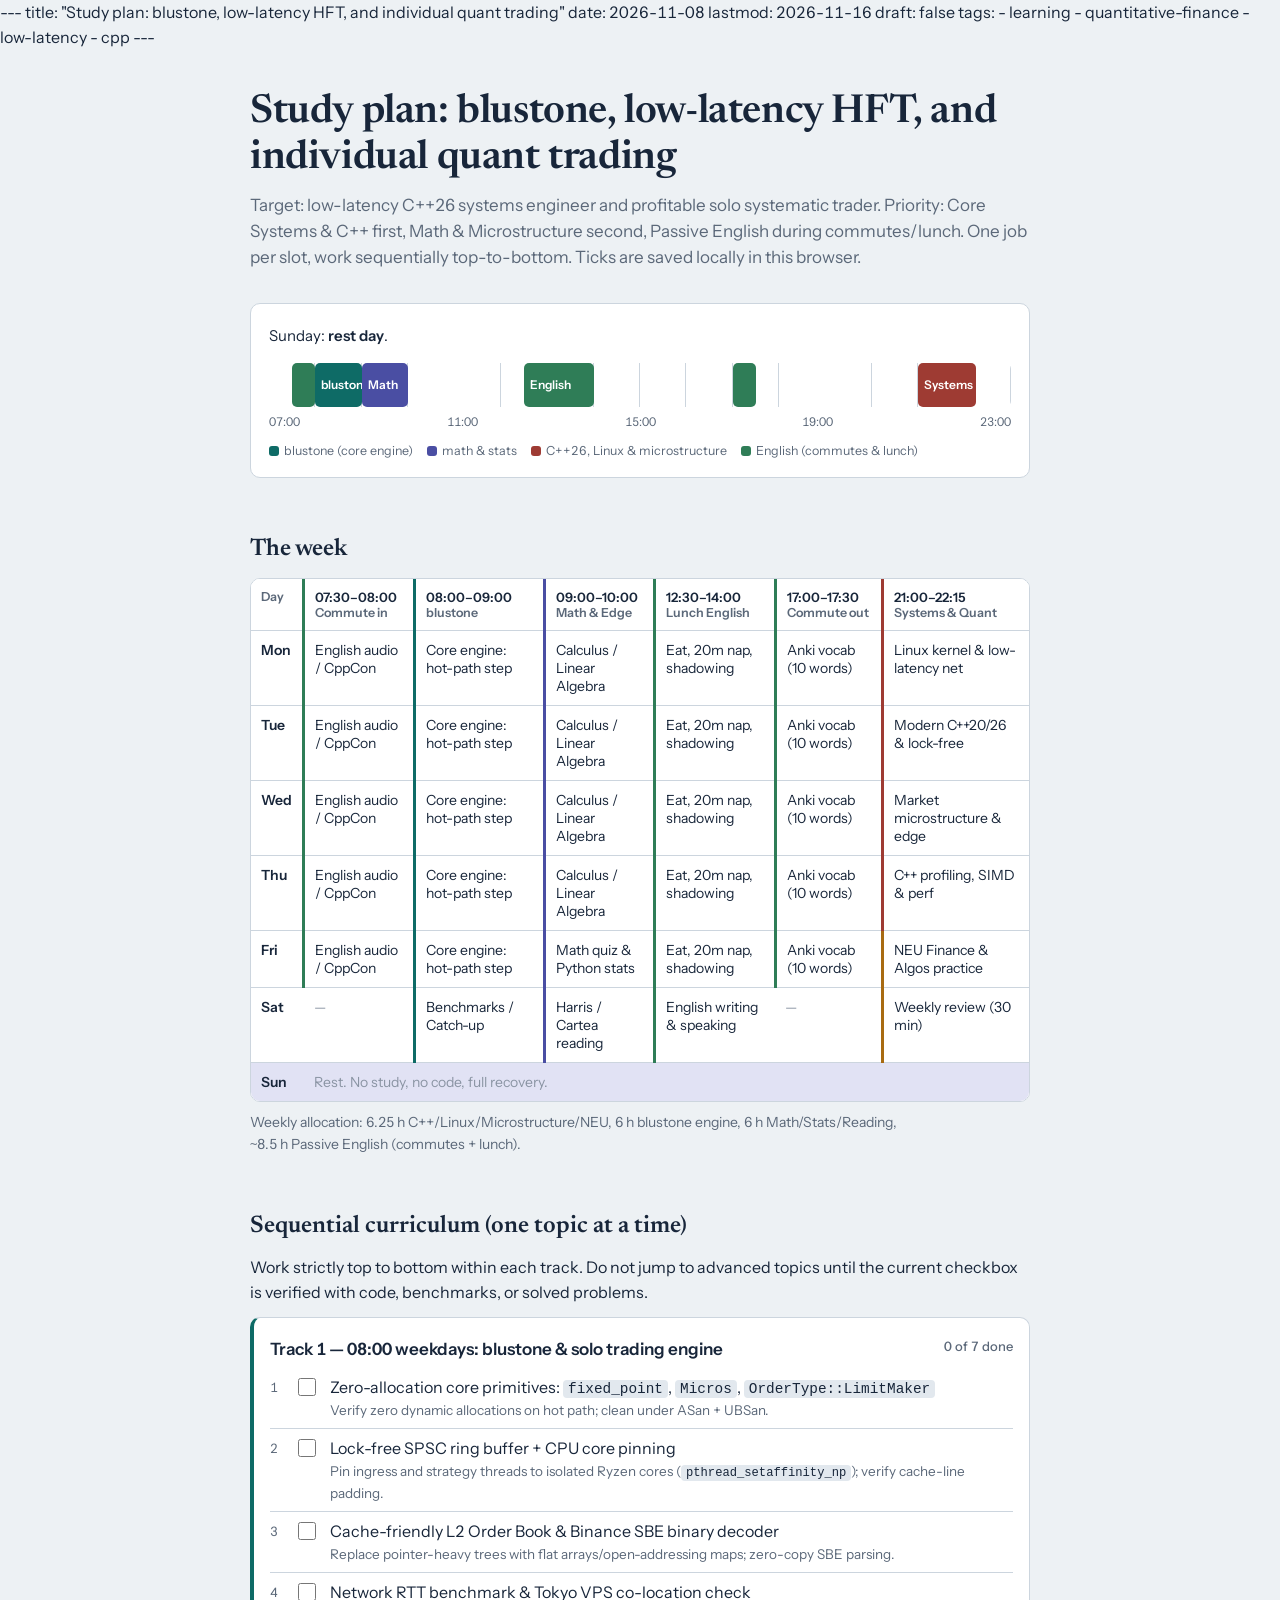
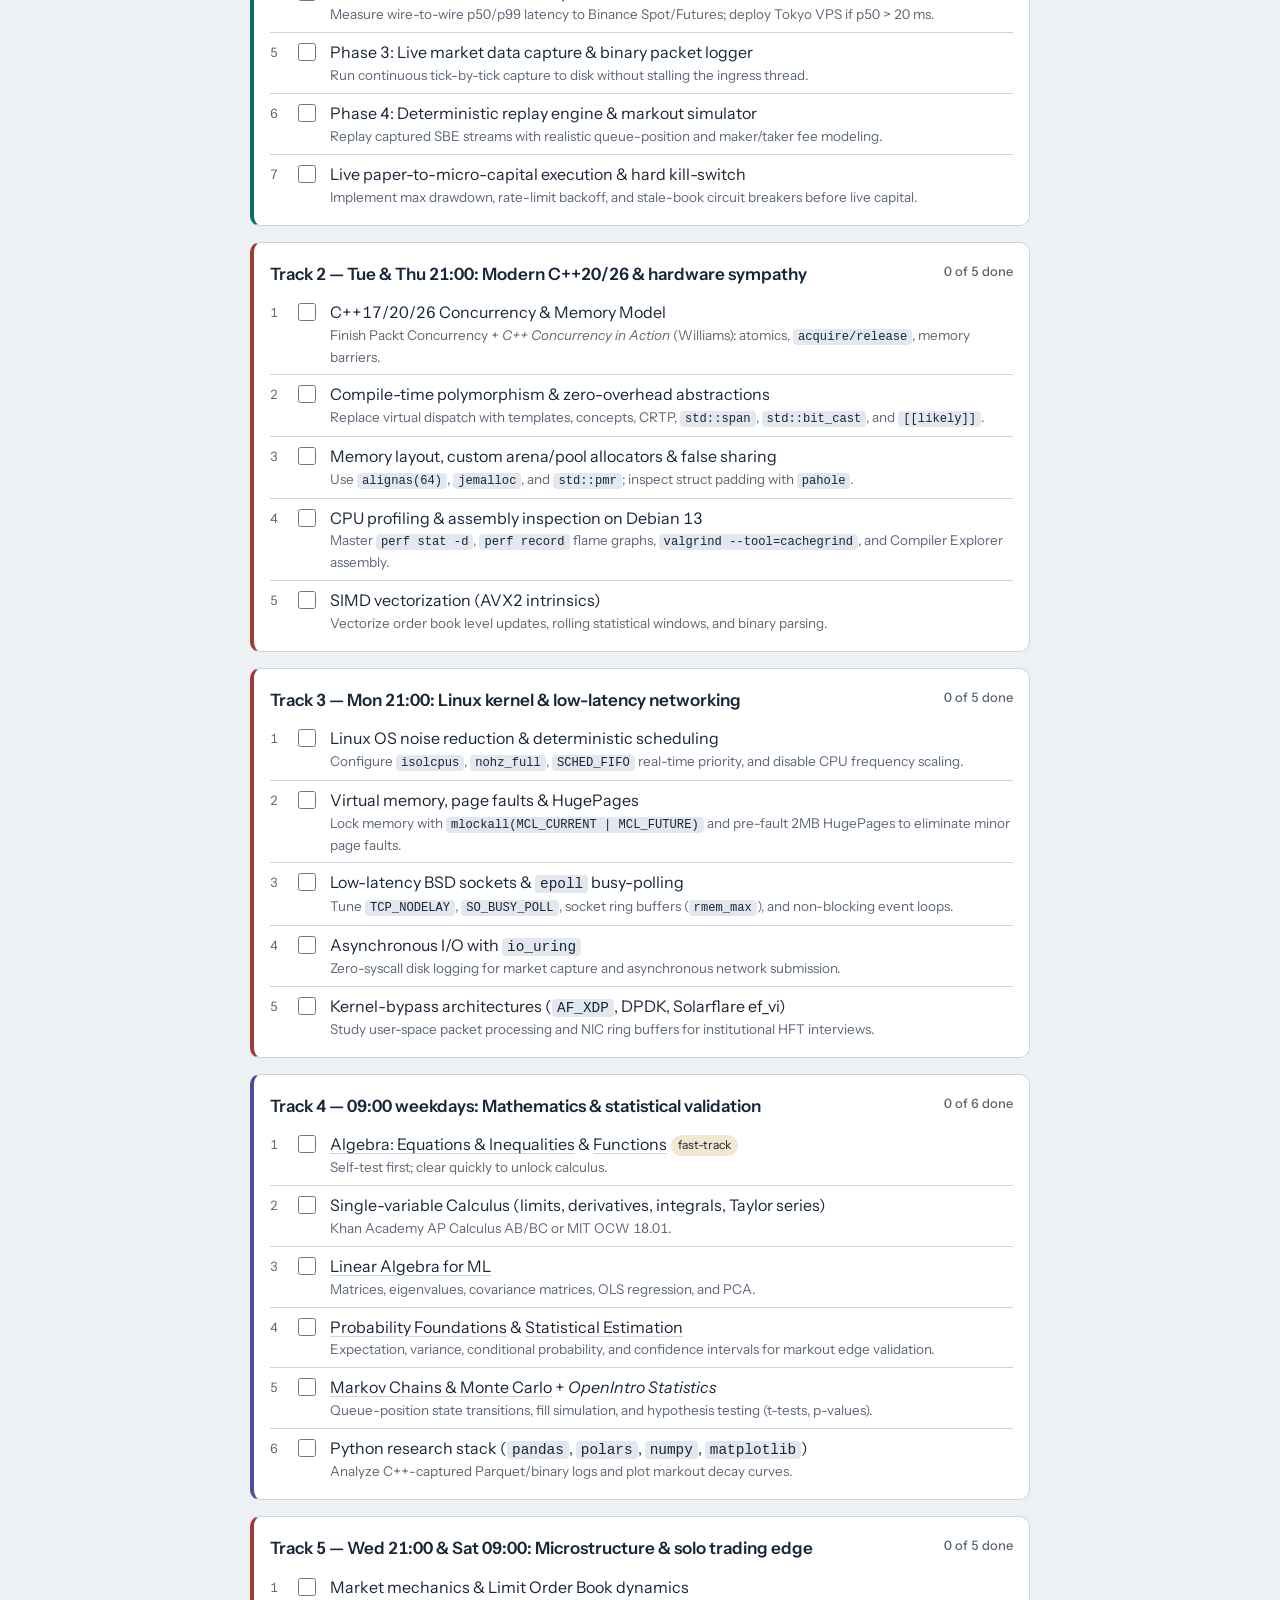
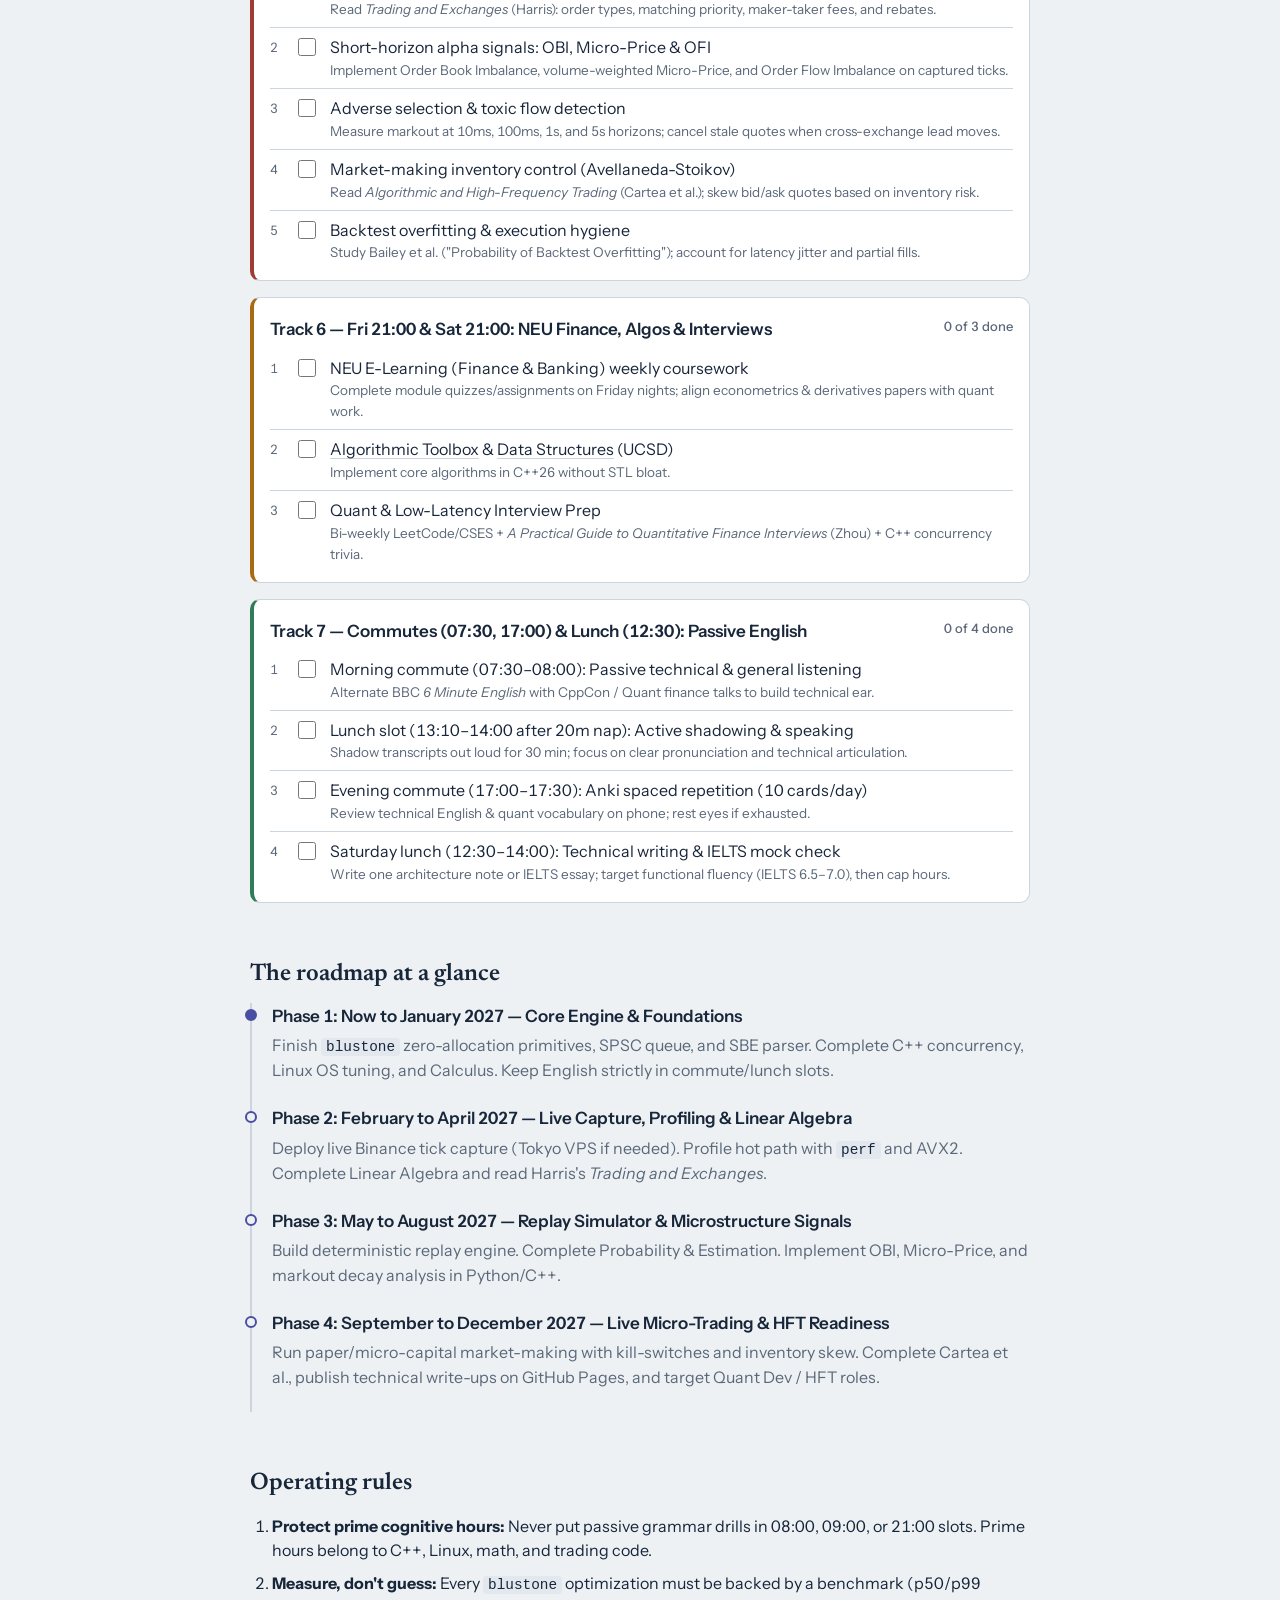
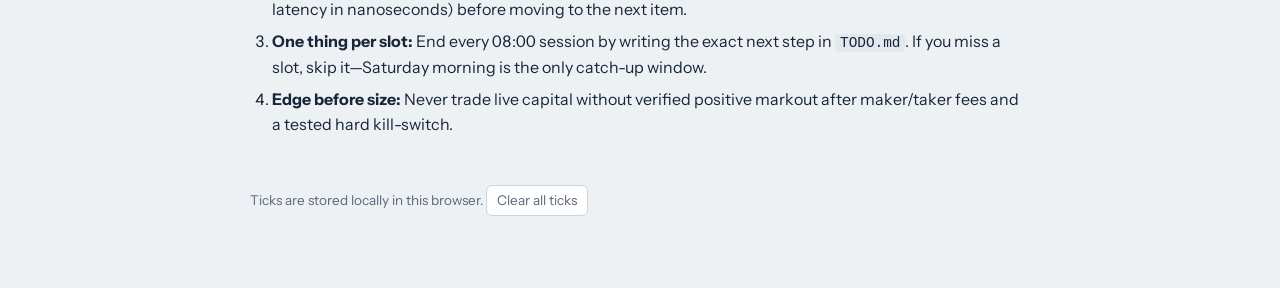
==== commit 8af4d943: "Update plan_learning.html" ====
--- a/content/posts/plan_learning.html
+++ b/content/posts/plan_learning.html
@@ -1,7 +1,7 @@
 ---
 title: "Study plan: blustone, low-latency HFT, and individual quant trading"
 date: 2026-11-08
-lastmod: 2026-11-15
+lastmod: 2026-11-16
 draft: false
 tags:
   - learning
@@ -21,7 +21,9 @@
 <link href="https://fonts.googleapis.com/css2?family=Instrument+Sans:wght@400;500;600;700&family=Newsreader:opsz,wght@6..72,400;6..72,600&display=swap" rel="stylesheet">
 <style>
 :root{
+  color-scheme: light dark;
   --bg:#EDF1F4; --surface:#FFFFFF; --ink:#18263A; --muted:#5B6879; --rule:#CCD5DE;
+  --code-bg:#E2E8EE; --seg-ink:#FFFFFF;
   --deep:#0E6B66; --math:#4A4EA3; --eng:#2F7D57; --eve:#A86B12; --sys:#9E3B33; --rest:#8A94A3;
   --deep-soft:#D7ECEA; --math-soft:#E1E2F4; --eng-soft:#D9EEE2; --eve-soft:#F3E7D2; --sys-soft:#F6DFDD;
   box-sizing:border-box;
@@ -29,41 +31,45 @@
   padding-bottom:env(safe-area-inset-bottom,0px);
 }
 @media (prefers-color-scheme:dark){
-  :root:not([data-theme="light"]){
-    --bg:#131A23; --surface:#1B2430; --ink:#E4EAF1; --muted:#9AA6B5; --rule:#2E3A48;
-    --deep:#4FC2B9; --math:#9A9EF0; --eng:#6CC89A; --eve:#E2A64C; --sys:#E87A70; --rest:#6F7A89;
-    --deep-soft:#173A39; --math-soft:#262850; --eng-soft:#173826; --eve-soft:#3A2E1A; --sys-soft:#3D201E;
+  :root:not([data-theme="light"]):not(.light){
+    --bg:#111720; --surface:#1A222E; --ink:#EDF2F7; --muted:#A0AEC0; --rule:#2D3748;
+    --code-bg:#252F3F; --seg-ink:#0F172A;
+    --deep:#4FD1C5; --math:#A3BFFA; --eng:#68D391; --eve:#F6AD55; --sys:#FC8181; --rest:#718096;
+    --deep-soft:#163837; --math-soft:#232946; --eng-soft:#163626; --eve-soft:#382A18; --sys-soft:#3B1E1E;
   }
 }
-:root[data-theme="dark"]{
-  --bg:#131A23; --surface:#1B2430; --ink:#E4EAF1; --muted:#9AA6B5; --rule:#2E3A48;
-  --deep:#4FC2B9; --math:#9A9EF0; --eng:#6CC89A; --eve:#E2A64C; --sys:#E87A70; --rest:#6F7A89;
-  --deep-soft:#173A39; --math-soft:#262850; --eng-soft:#173826; --eve-soft:#3A2E1A; --sys-soft:#3D201E;
+:root[data-theme="dark"], :root.dark, body.dark{
+  --bg:#111720; --surface:#1A222E; --ink:#EDF2F7; --muted:#A0AEC0; --rule:#2D3748;
+  --code-bg:#252F3F; --seg-ink:#0F172A;
+  --deep:#4FD1C5; --math:#A3BFFA; --eng:#68D391; --eve:#F6AD55; --sys:#FC8181; --rest:#718096;
+  --deep-soft:#163837; --math-soft:#232946; --eng-soft:#163626; --eve-soft:#382A18; --sys-soft:#3B1E1E;
 }
 *,*::before,*::after{box-sizing:border-box}
 html{scroll-padding-top:env(safe-area-inset-top,0px)}
-body{margin:0;background:var(--bg);color:var(--ink);
+html,body{margin:0;background:var(--bg) !important;color:var(--ink) !important;
   font:400 16px/1.55 "Instrument Sans",system-ui,-apple-system,"Segoe UI",sans-serif;
   font-variant-numeric:tabular-nums;
   width: 100%;
   min-height: 100%;
 }
-main{max-width:820px;margin:0 auto;padding:40px 20px 72px}
+main{max-width:820px;margin:0 auto;padding:40px 20px 72px;color:var(--ink)}
+h1,h2,h3,strong,th,td,li{color:var(--ink)}
 h1{font:600 clamp(28px,5vw,40px)/1.15 "Newsreader",Georgia,serif;margin:0 0 10px;letter-spacing:-.01em}
 h2{font:600 24px/1.25 "Newsreader",Georgia,serif;margin:56px 0 14px}
 h3{font-size:17px;margin:28px 0 8px;font-weight:600}
-p{margin:0 0 12px;max-width:72ch}
+p{margin:0 0 12px;max-width:72ch;color:var(--ink)}
+code{background:var(--code-bg);color:var(--ink);padding:1px 5px;border-radius:4px;font-size:0.9em}
 .lede{color:var(--muted);font-size:17px}
-a{color:inherit;text-decoration-color:var(--rule);text-underline-offset:3px}
+a{color:var(--ink);text-decoration-color:var(--rule);text-underline-offset:3px}
 a:hover{text-decoration-color:currentColor}
 :focus-visible{outline:2px solid var(--math);outline-offset:2px;border-radius:3px}
 
 /* Day band */
 .band{margin:32px 0 8px;background:var(--surface);border:1px solid var(--rule);border-radius:10px;padding:20px 18px 16px}
-.now{font-size:15px;margin:0 0 16px;min-height:1.5em}
-.now strong{font-weight:600}
+.now{font-size:15px;margin:0 0 16px;min-height:1.5em;color:var(--ink)}
+.now strong{font-weight:600;color:var(--ink)}
 .track{position:relative;height:44px;border-radius:6px;background:repeating-linear-gradient(90deg,transparent 0 calc(100%/16 - 1px),var(--rule) calc(100%/16 - 1px) calc(100%/16))}
-.seg{position:absolute;top:0;bottom:0;border-radius:5px;display:flex;align-items:center;padding:0 6px;font-size:12px;font-weight:600;color:#fff;overflow:hidden;white-space:nowrap}
+.seg{position:absolute;top:0;bottom:0;border-radius:5px;display:flex;align-items:center;padding:0 6px;font-size:12px;font-weight:600;color:var(--seg-ink);overflow:hidden;white-space:nowrap}
 .seg.deep{background:var(--deep)} .seg.math{background:var(--math)} .seg.eng{background:var(--eng)} .seg.eve{background:var(--eve)} .seg.sys{background:var(--sys)}
 .marker{position:absolute;top:-6px;bottom:-6px;width:2px;background:var(--ink);display:none}
 .hours{display:flex;justify-content:space-between;font-size:12px;color:var(--muted);margin-top:6px}
@@ -72,12 +78,12 @@
 
 /* Week */
 .scroll{overflow-x:auto;border:1px solid var(--rule);border-radius:10px;background:var(--surface)}
-table{border-collapse:collapse;width:100%;min-width:740px;font-size:14px}
-th,td{padding:10px 10px;text-align:left;border-bottom:1px solid var(--rule);vertical-align:top}
+table{border-collapse:collapse;width:100%;min-width:740px;font-size:14px;background:var(--surface)}
+th,td{padding:10px 10px;text-align:left;border-bottom:1px solid var(--rule);vertical-align:top;color:var(--ink)}
 tr:last-child td{border-bottom:0}
-thead th{font-weight:600;font-size:12.5px;color:var(--muted)}
+thead th{font-weight:600;font-size:12.5px;color:var(--muted);background:var(--surface)}
 thead th span{display:block;color:var(--ink);font-size:13px}
-td.day{font-weight:600;width:52px}
+td.day{font-weight:600;width:52px;color:var(--ink)}
 .c-deep{border-left:3px solid var(--deep)} .c-math{border-left:3px solid var(--math)} .c-eng{border-left:3px solid var(--eng)} .c-eve{border-left:3px solid var(--eve)} .c-sys{border-left:3px solid var(--sys)}
 tr.today td{background:var(--math-soft)}
 .restcell{color:var(--rest)}
@@ -85,17 +91,18 @@
 
 /* Queues */
 .queue{background:var(--surface);border:1px solid var(--rule);border-radius:10px;padding:6px 16px 10px;margin-bottom:16px}
-.queue h3{margin:12px 0 2px;display:flex;justify-content:space-between;gap:12px;flex-wrap:wrap}
+.queue h3{margin:12px 0 2px;display:flex;justify-content:space-between;gap:12px;flex-wrap:wrap;color:var(--ink)}
 .queue h3 small{font-weight:500;color:var(--muted);font-size:13px}
 .queue.deep{border-left:4px solid var(--deep)} .queue.math{border-left:4px solid var(--math)} .queue.eng{border-left:4px solid var(--eng)} .queue.eve{border-left:4px solid var(--eve)} .queue.sys{border-left:4px solid var(--sys)}
 ol.items{list-style:none;counter-reset:q;padding:0;margin:6px 0 0}
-ol.items li{counter-increment:q;display:grid;grid-template-columns:22px 26px 1fr;gap:6px;align-items:start;padding:7px 0;border-top:1px solid var(--rule)}
+ol.items li{counter-increment:q;display:grid;grid-template-columns:22px 26px 1fr;gap:6px;align-items:start;padding:7px 0;border-top:1px solid var(--rule);color:var(--ink)}
 ol.items li:first-child{border-top:0}
 ol.items li::before{content:counter(q);color:var(--muted);font-size:13px;padding-top:2px}
 ol.items input{width:18px;height:18px;margin:3px 0 0;accent-color:var(--deep)}
+ol.items li .t{color:var(--ink)}
 ol.items li.done .t{text-decoration:line-through;color:var(--muted)}
 .meta{display:block;color:var(--muted);font-size:13.5px}
-.tag{display:inline-block;font-size:12px;padding:1px 7px;border-radius:999px;background:var(--eve-soft);margin-left:4px;vertical-align:1px}
+.tag{display:inline-block;font-size:12px;padding:1px 7px;border-radius:999px;background:var(--eve-soft);color:var(--ink);margin-left:4px;vertical-align:1px}
 .tag.sys{background:var(--sys-soft);color:var(--sys)}
 .prog{font-size:13px;color:var(--muted)}
 
@@ -104,15 +111,15 @@
 ol.time li{position:relative;padding:0 0 22px 20px}
 ol.time li::before{content:"";position:absolute;left:-7px;top:6px;width:12px;height:12px;border-radius:50%;background:var(--bg);border:2px solid var(--math)}
 ol.time li.current::before{background:var(--math)}
-ol.time h3{margin:0 0 4px}
+ol.time h3{margin:0 0 4px;color:var(--ink)}
 ol.time p{color:var(--muted);margin:0}
 
 .paused{columns:2 260px;column-gap:28px;padding-left:18px;margin:0}
-.paused li{margin-bottom:6px;break-inside:avoid}
+.paused li{margin-bottom:6px;break-inside:avoid;color:var(--ink)}
 .paused .why{color:var(--muted)}
-ol.rules{padding-left:22px} ol.rules li{margin-bottom:8px;max-width:72ch}
+ol.rules{padding-left:22px} ol.rules li{margin-bottom:8px;max-width:72ch;color:var(--ink)}
 .foot{margin-top:48px;color:var(--muted);font-size:13.5px}
-button.reset{font:inherit;font-size:13.5px;background:none;border:1px solid var(--rule);color:var(--muted);border-radius:6px;padding:4px 10px;cursor:pointer}
+button.reset{font:inherit;font-size:13.5px;background:var(--surface);border:1px solid var(--rule);color:var(--muted);border-radius:6px;padding:4px 10px;cursor:pointer}
 @media (prefers-reduced-motion:no-preference){ol.items li .t{transition:color .2s}}
 </style>
 </head>
